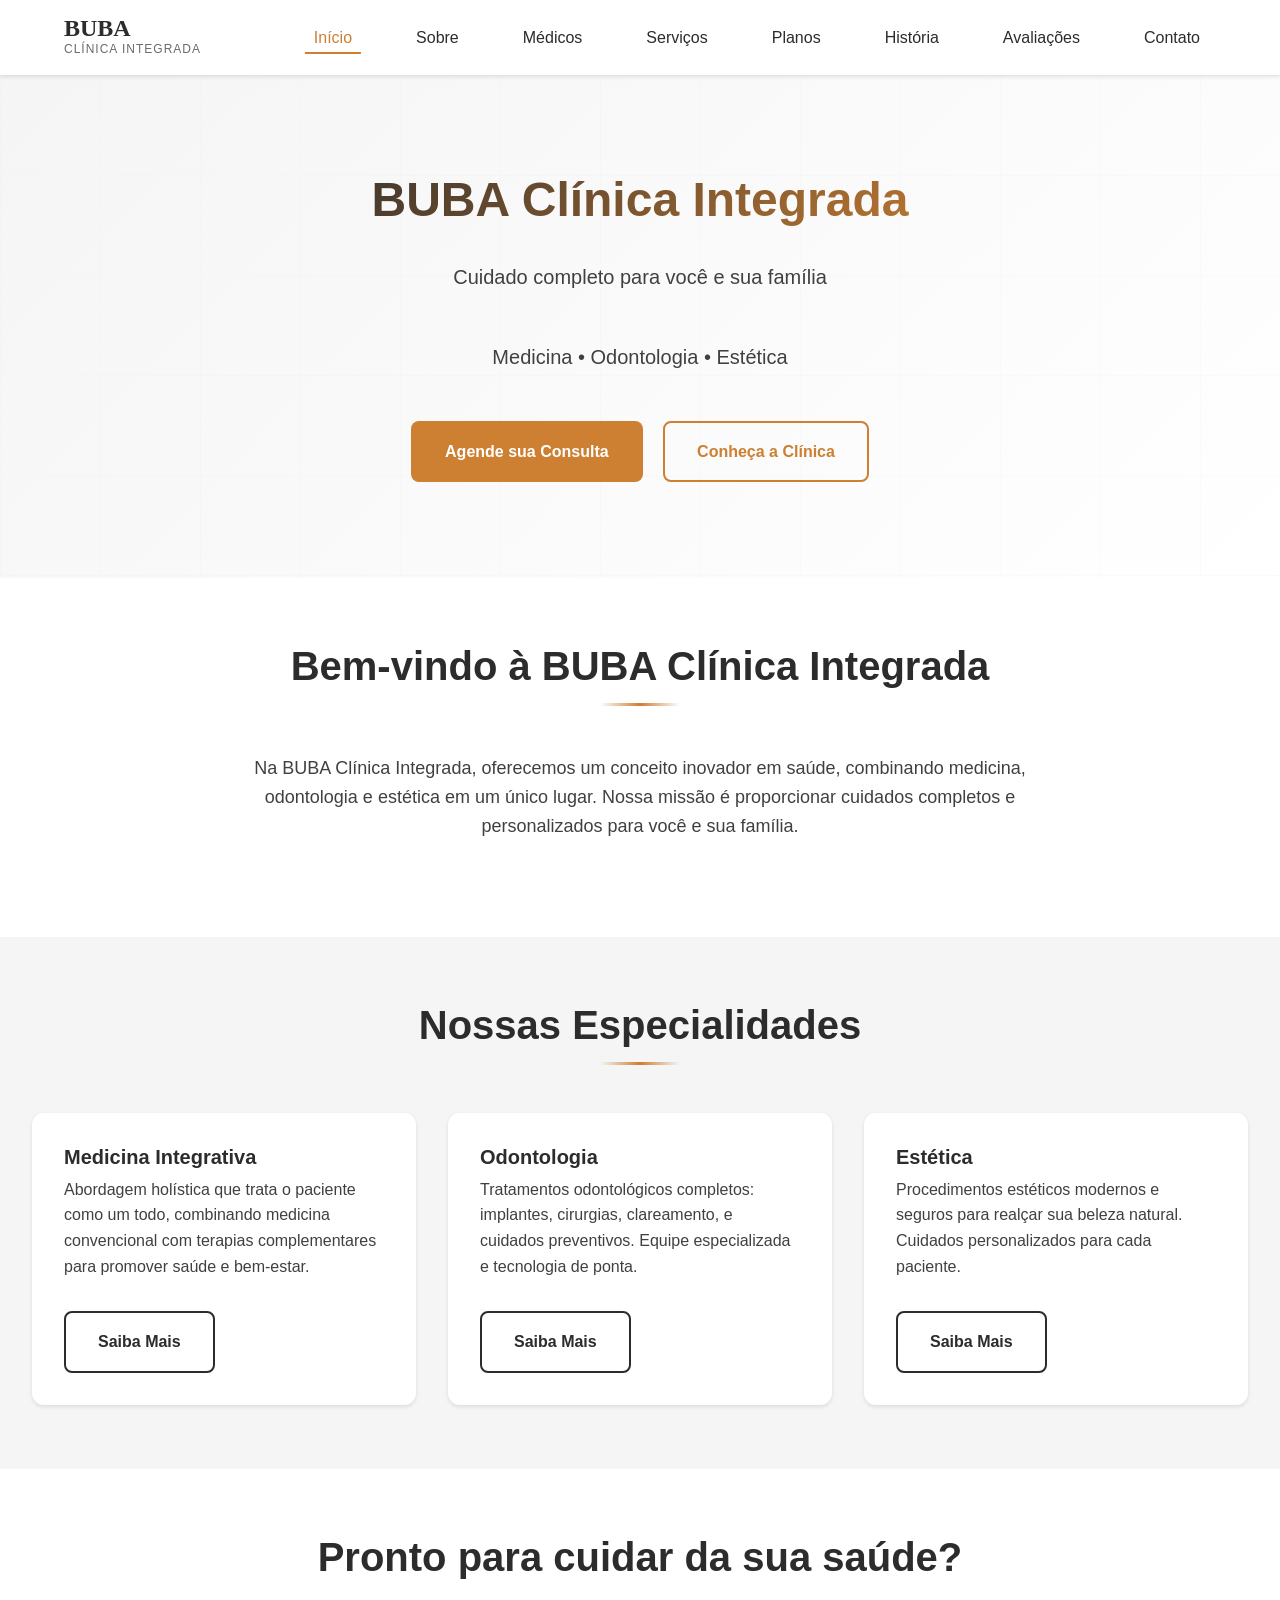
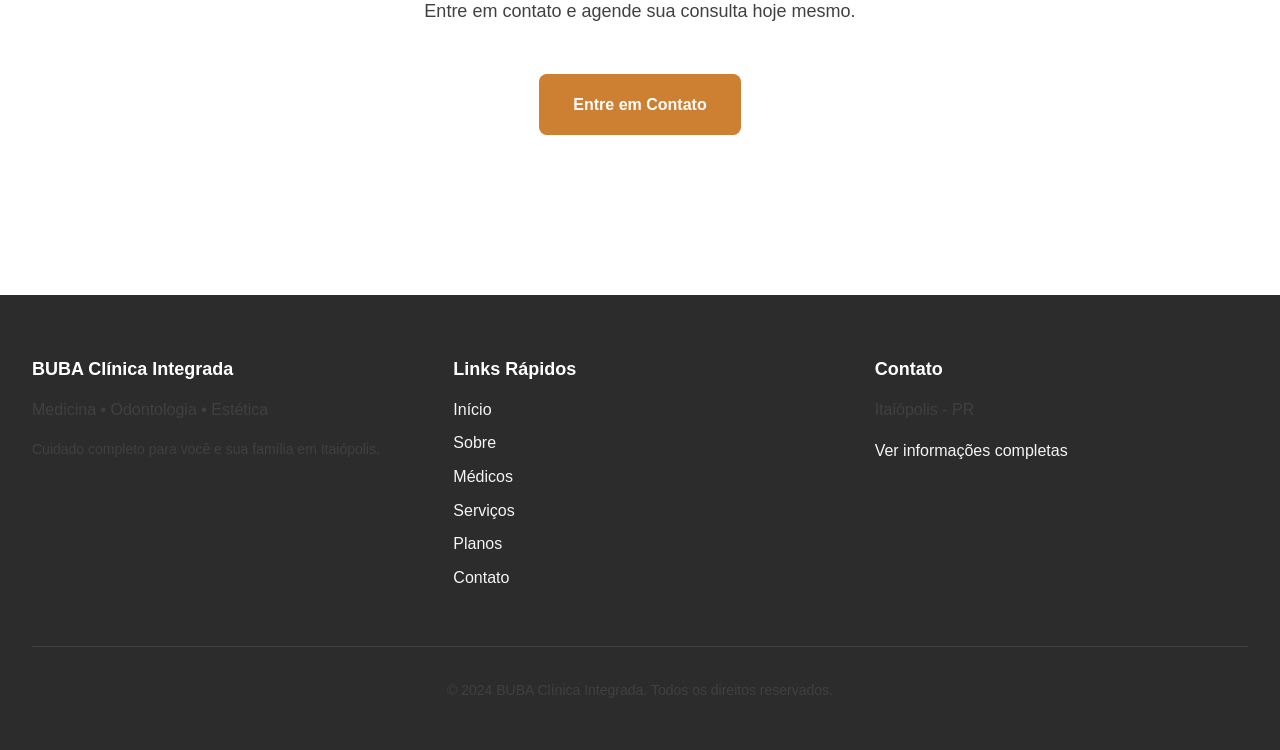
==== index.html @ b8921892 "first commit" ====
<!DOCTYPE html>
<html lang="pt-BR">
<head>
    <meta charset="UTF-8">
    <meta name="viewport" content="width=device-width, initial-scale=1.0">
    <meta name="description" content="BUBA Clínica Integrada - Medicina, Odontologia e Estética em Itaiópolis. Cuidado completo para você e sua família.">
    <meta name="keywords" content="clínica médica, odontologia, estética, Itaiópolis, medicina integrativa, implantes dentários">
    <title>BUBA Clínica Integrada - Início</title>
    
    <!-- CSS -->
    <link rel="stylesheet" href="css/style.css">
    <link rel="stylesheet" href="css/components.css">
    <link rel="stylesheet" href="css/responsive.css">
</head>
<body>
    <!-- Header -->
    <header class="header">
        <div class="container">
            <div class="header-content">
                <a href="index.html" class="logo">
                    <img src="images/logo/logo.png" alt="BUBA Clínica Integrada" onerror="this.style.display='none'">
                    <div class="logo-text">
                        <span class="logo-name">BUBA</span>
                        <span class="logo-tagline">Clínica Integrada</span>
                    </div>
                </a>
                
                <nav class="nav">
                    <ul class="nav-links">
                        <li><a href="index.html" class="active">Início</a></li>
                        <li><a href="sobre.html">Sobre</a></li>
                        <li><a href="medicos.html">Médicos</a></li>
                        <li><a href="servicos.html">Serviços</a></li>
                        <li><a href="planos.html">Planos</a></li>
                        <li><a href="historia.html">História</a></li>
                        <li><a href="avaliacoes.html">Avaliações</a></li>
                        <li><a href="contato.html">Contato</a></li>
                    </ul>
                    <button class="menu-toggle" aria-label="Menu">☰</button>
                </nav>
            </div>
        </div>
    </header>

    <!-- Hero Section -->
    <section class="hero">
        <div class="container">
            <div class="hero-content fade-in">
                <h1>BUBA Clínica Integrada</h1>
                <p>Cuidado completo para você e sua família</p>
                <p>Medicina • Odontologia • Estética</p>
                <div style="margin-top: var(--spacing-lg);">
                    <a href="contato.html" class="btn btn-primary">Agende sua Consulta</a>
                    <a href="sobre.html" class="btn btn-secondary" style="margin-left: var(--spacing-sm);">Conheça a Clínica</a>
                </div>
            </div>
        </div>
    </section>

    <!-- Seção de Apresentação -->
    <section class="section">
        <div class="container">
            <h2 class="section-title fade-in">Bem-vindo à BUBA Clínica Integrada</h2>
            <div style="max-width: 800px; margin: 0 auto; text-align: center;">
                <p class="fade-in" style="font-size: var(--font-size-lg); margin-bottom: var(--spacing-md);">
                    Na BUBA Clínica Integrada, oferecemos um conceito inovador em saúde, 
                    combinando medicina, odontologia e estética em um único lugar. 
                    Nossa missão é proporcionar cuidados completos e personalizados 
                    para você e sua família.
                </p>
            </div>
        </div>
    </section>

    <!-- Cards de Seções -->
    <section class="section" style="background-color: var(--color-bg-secondary);">
        <div class="container">
            <h2 class="section-title fade-in">Nossas Especialidades</h2>
            <div class="cards-grid">
                <div class="card fade-in">
                    <h3 class="card-title">Medicina Integrativa</h3>
                    <p class="card-text">
                        Abordagem holística que trata o paciente como um todo, 
                        combinando medicina convencional com terapias complementares 
                        para promover saúde e bem-estar.
                    </p>
                    <a href="servicos.html" class="btn btn-outline" style="margin-top: var(--spacing-sm);">Saiba Mais</a>
                </div>
                
                <div class="card fade-in">
                    <h3 class="card-title">Odontologia</h3>
                    <p class="card-text">
                        Tratamentos odontológicos completos: implantes, cirurgias, 
                        clareamento, e cuidados preventivos. Equipe especializada 
                        e tecnologia de ponta.
                    </p>
                    <a href="servicos.html" class="btn btn-outline" style="margin-top: var(--spacing-sm);">Saiba Mais</a>
                </div>
                
                <div class="card fade-in">
                    <h3 class="card-title">Estética</h3>
                    <p class="card-text">
                        Procedimentos estéticos modernos e seguros para realçar 
                        sua beleza natural. Cuidados personalizados para cada paciente.
                    </p>
                    <a href="servicos.html" class="btn btn-outline" style="margin-top: var(--spacing-sm);">Saiba Mais</a>
                </div>
            </div>
        </div>
    </section>

    <!-- Call to Action -->
    <section class="section">
        <div class="container">
            <div class="text-center fade-in">
                <h2>Pronto para cuidar da sua saúde?</h2>
                <p style="font-size: var(--font-size-lg); margin-bottom: var(--spacing-lg);">
                    Entre em contato e agende sua consulta hoje mesmo.
                </p>
                <a href="contato.html" class="btn btn-primary">Entre em Contato</a>
            </div>
        </div>
    </section>

    <!-- Footer -->
    <footer class="footer">
        <div class="container">
            <div class="footer-content">
                <div class="footer-section">
                    <h4>BUBA Clínica Integrada</h4>
                    <p>Medicina • Odontologia • Estética</p>
                    <p style="margin-top: var(--spacing-sm); font-size: var(--font-size-sm);">
                        Cuidado completo para você e sua família em Itaiópolis.
                    </p>
                </div>
                
                <div class="footer-section">
                    <h4>Links Rápidos</h4>
                    <ul>
                        <li><a href="index.html">Início</a></li>
                        <li><a href="sobre.html">Sobre</a></li>
                        <li><a href="medicos.html">Médicos</a></li>
                        <li><a href="servicos.html">Serviços</a></li>
                        <li><a href="planos.html">Planos</a></li>
                        <li><a href="contato.html">Contato</a></li>
                    </ul>
                </div>
                
                <div class="footer-section">
                    <h4>Contato</h4>
                    <p>Itaiópolis - PR</p>
                    <p style="margin-top: var(--spacing-xs);">
                        <a href="contato.html">Ver informações completas</a>
                    </p>
                </div>
            </div>
            
            <div class="footer-bottom">
                <p>&copy; 2024 BUBA Clínica Integrada. Todos os direitos reservados.</p>
            </div>
        </div>
    </footer>

    <!-- JavaScript -->
    <script src="js/main.js"></script>
</body>
</html>
---- css/style.css ----
/* ========================================
   BUBA Clínica Integrada - Estilos Base
   ======================================== */

/* Reset e Normalização */
* {
    margin: 0;
    padding: 0;
    box-sizing: border-box;
}

html {
    scroll-behavior: smooth;
}

body {
    font-family: 'Montserrat', 'Open Sans', sans-serif;
    font-size: 16px;
    line-height: 1.6;
    color: var(--color-text-primary);
    background-color: var(--color-bg-primary);
    overflow-x: hidden;
}

/* ========================================
   Variáveis CSS - Identidade Visual
   ======================================== */

:root {
    /* Cores Primárias - Identidade Visual */
    --color-primary: #CD7F32; /* Bronze/Dourado */
    --color-primary-dark: #B8860B; /* Dourado mais escuro */
    --color-primary-light: #E6B84C; /* Dourado mais claro */
    
    /* Cores Secundárias */
    --color-secondary: #2C2C2C; /* Cinza Escuro/Grafite */
    --color-secondary-dark: #1a1a1a;
    --color-secondary-light: #404040;
    
    /* Cores Neutras */
    --color-bg-primary: #FFFFFF;
    --color-bg-secondary: #F5F5F5;
    --color-bg-tertiary: #E8E8E8;
    --color-text-primary: #2C2C2C;
    --color-text-secondary: #404040;
    --color-text-light: #6B6B6B;
    
    /* Cores de Apoio */
    --color-accent-blue: #4A90A4;
    --color-accent-pink: #F5A9B8;
    --color-accent-green: #87A96B;
    
    /* Espaçamentos */
    --spacing-xs: 0.5rem;
    --spacing-sm: 1rem;
    --spacing-md: 2rem;
    --spacing-lg: 3rem;
    --spacing-xl: 4rem;
    --spacing-xxl: 6rem;
    
    /* Tipografia */
    --font-logo: 'Playfair Display', 'Cormorant Garamond', serif;
    --font-heading: 'Montserrat', 'Poppins', sans-serif;
    --font-body: 'Montserrat', 'Open Sans', sans-serif;
    
    /* Tamanhos de Fonte */
    --font-size-xs: 0.75rem;
    --font-size-sm: 0.875rem;
    --font-size-base: 1rem;
    --font-size-lg: 1.125rem;
    --font-size-xl: 1.25rem;
    --font-size-2xl: 1.5rem;
    --font-size-3xl: 2rem;
    --font-size-4xl: 2.5rem;
    --font-size-5xl: 3rem;
    
    /* Sombras */
    --shadow-sm: 0 2px 4px rgba(0, 0, 0, 0.1);
    --shadow-md: 0 4px 6px rgba(0, 0, 0, 0.1);
    --shadow-lg: 0 10px 15px rgba(0, 0, 0, 0.1);
    --shadow-xl: 0 20px 25px rgba(0, 0, 0, 0.15);
    
    /* Transições */
    --transition-fast: 0.2s ease;
    --transition-normal: 0.3s ease;
    --transition-slow: 0.5s ease;
    
    /* Bordas */
    --border-radius-sm: 4px;
    --border-radius-md: 8px;
    --border-radius-lg: 12px;
    --border-radius-xl: 16px;
}

/* ========================================
   Tipografia
   ======================================== */

h1, h2, h3, h4, h5, h6 {
    font-family: var(--font-heading);
    font-weight: 700;
    line-height: 1.2;
    color: var(--color-text-primary);
    margin-bottom: var(--spacing-sm);
}

h1 {
    font-size: var(--font-size-5xl);
}

h2 {
    font-size: var(--font-size-4xl);
}

h3 {
    font-size: var(--font-size-3xl);
}

h4 {
    font-size: var(--font-size-2xl);
}

h5 {
    font-size: var(--font-size-xl);
}

h6 {
    font-size: var(--font-size-lg);
}

p {
    margin-bottom: var(--spacing-sm);
    color: var(--color-text-secondary);
}

a {
    color: var(--color-primary);
    text-decoration: none;
    transition: color var(--transition-fast);
}

a:hover {
    color: var(--color-primary-dark);
}

/* ========================================
   Containers e Layout
   ======================================== */

.container {
    width: 100%;
    max-width: 1200px;
    margin: 0 auto;
    padding: 0 var(--spacing-md);
}

.section {
    padding: var(--spacing-xl) 0;
}

.section-title {
    text-align: center;
    margin-bottom: var(--spacing-lg);
    position: relative;
    padding-bottom: var(--spacing-sm);
}

.section-title::after {
    content: '';
    position: absolute;
    bottom: 0;
    left: 50%;
    transform: translateX(-50%);
    width: 80px;
    height: 3px;
    background: linear-gradient(90deg, transparent, var(--color-primary), transparent);
}

/* ========================================
   Utilitários
   ======================================== */

.text-center {
    text-align: center;
}

.text-primary {
    color: var(--color-primary);
}

.mt-1 { margin-top: var(--spacing-sm); }
.mt-2 { margin-top: var(--spacing-md); }
.mt-3 { margin-top: var(--spacing-lg); }
.mb-1 { margin-bottom: var(--spacing-sm); }
.mb-2 { margin-bottom: var(--spacing-md); }
.mb-3 { margin-bottom: var(--spacing-lg); }

/* Animações */
.fade-in {
    opacity: 0;
    transform: translateY(20px);
    transition: opacity var(--transition-slow), transform var(--transition-slow);
}

.fade-in.visible {
    opacity: 1;
    transform: translateY(0);
}

/* ========================================
   Importação de Fontes Google
   ======================================== */

@import url('https://fonts.googleapis.com/css2?family=Playfair+Display:wght@400;700&family=Montserrat:wght@300;400;500;600;700&display=swap');
---- css/components.css ----
/* ========================================
   Componentes Reutilizáveis
   ======================================== */

/* Header e Navegação */
.header {
    background-color: var(--color-bg-primary);
    box-shadow: var(--shadow-sm);
    position: sticky;
    top: 0;
    z-index: 1000;
    transition: box-shadow var(--transition-normal);
}

.header.scrolled {
    box-shadow: var(--shadow-md);
}

.header-content {
    display: flex;
    justify-content: space-between;
    align-items: center;
    padding: var(--spacing-sm) var(--spacing-md);
}

.logo {
    display: flex;
    align-items: center;
    gap: var(--spacing-sm);
    text-decoration: none;
    color: var(--color-text-primary);
}

.logo img {
    height: 50px;
    width: auto;
}

.logo-text {
    display: flex;
    flex-direction: column;
}

.logo-text .logo-name {
    font-family: var(--font-logo);
    font-size: var(--font-size-2xl);
    font-weight: 700;
    color: var(--color-secondary);
    line-height: 1;
}

.logo-text .logo-tagline {
    font-size: var(--font-size-xs);
    color: var(--color-text-light);
    text-transform: uppercase;
    letter-spacing: 1px;
}

.nav {
    display: flex;
    gap: var(--spacing-md);
    align-items: center;
}

.nav-links {
    display: flex;
    list-style: none;
    gap: var(--spacing-md);
    align-items: center;
}

.nav-links a {
    color: var(--color-text-primary);
    font-weight: 500;
    padding: var(--spacing-xs) var(--spacing-sm);
    transition: color var(--transition-fast);
    position: relative;
}

.nav-links a::after {
    content: '';
    position: absolute;
    bottom: 0;
    left: 50%;
    transform: translateX(-50%) scaleX(0);
    width: 80%;
    height: 2px;
    background-color: var(--color-primary);
    transition: transform var(--transition-fast);
}

.nav-links a:hover,
.nav-links a.active {
    color: var(--color-primary);
}

.nav-links a:hover::after,
.nav-links a.active::after {
    transform: translateX(-50%) scaleX(1);
}

.menu-toggle {
    display: none;
    background: none;
    border: none;
    font-size: var(--font-size-2xl);
    color: var(--color-text-primary);
    cursor: pointer;
    padding: var(--spacing-xs);
}

/* Hero Section */
.hero {
    background: linear-gradient(135deg, var(--color-bg-secondary) 0%, var(--color-bg-primary) 100%);
    padding: var(--spacing-xxl) 0;
    position: relative;
    overflow: hidden;
}

.hero::before {
    content: '';
    position: absolute;
    top: 0;
    left: 0;
    right: 0;
    bottom: 0;
    background: url('data:image/svg+xml,<svg width="100" height="100" xmlns="http://www.w3.org/2000/svg"><defs><pattern id="grid" width="100" height="100" patternUnits="userSpaceOnUse"><path d="M 100 0 L 0 0 0 100" fill="none" stroke="%23E8E8E8" stroke-width="1"/></pattern></defs><rect width="100%" height="100%" fill="url(%23grid)"/></svg>');
    opacity: 0.3;
    z-index: 0;
}

.hero-content {
    position: relative;
    z-index: 1;
    text-align: center;
    max-width: 800px;
    margin: 0 auto;
}

.hero h1 {
    font-size: var(--font-size-5xl);
    margin-bottom: var(--spacing-md);
    background: linear-gradient(135deg, var(--color-secondary) 0%, var(--color-primary) 100%);
    -webkit-background-clip: text;
    -webkit-text-fill-color: transparent;
    background-clip: text;
}

.hero p {
    font-size: var(--font-size-xl);
    color: var(--color-text-secondary);
    margin-bottom: var(--spacing-lg);
}

/* Botões */
.btn {
    display: inline-block;
    padding: var(--spacing-sm) var(--spacing-md);
    border-radius: var(--border-radius-md);
    font-weight: 600;
    text-align: center;
    cursor: pointer;
    transition: all var(--transition-normal);
    border: 2px solid transparent;
    text-decoration: none;
}

.btn-primary {
    background-color: var(--color-primary);
    color: var(--color-bg-primary);
}

.btn-primary:hover {
    background-color: var(--color-primary-dark);
    transform: translateY(-2px);
    box-shadow: var(--shadow-md);
}

.btn-secondary {
    background-color: transparent;
    color: var(--color-primary);
    border-color: var(--color-primary);
}

.btn-secondary:hover {
    background-color: var(--color-primary);
    color: var(--color-bg-primary);
}

.btn-outline {
    background-color: transparent;
    color: var(--color-text-primary);
    border-color: var(--color-secondary);
}

.btn-outline:hover {
    background-color: var(--color-secondary);
    color: var(--color-bg-primary);
}

/* Cards */
.card {
    background-color: var(--color-bg-primary);
    border-radius: var(--border-radius-lg);
    padding: var(--spacing-md);
    box-shadow: var(--shadow-sm);
    transition: all var(--transition-normal);
    height: 100%;
}

.card:hover {
    box-shadow: var(--shadow-lg);
    transform: translateY(-5px);
}

.card-img {
    width: 100%;
    height: 200px;
    object-fit: cover;
    border-radius: var(--border-radius-md);
    margin-bottom: var(--spacing-sm);
}

.card-title {
    font-size: var(--font-size-xl);
    margin-bottom: var(--spacing-xs);
    color: var(--color-text-primary);
}

.card-text {
    color: var(--color-text-secondary);
    font-size: var(--font-size-base);
}

/* Grid de Cards */
.cards-grid {
    display: grid;
    grid-template-columns: repeat(auto-fit, minmax(280px, 1fr));
    gap: var(--spacing-md);
    margin-top: var(--spacing-lg);
}

/* Doctor Card Específico */
.doctor-card {
    text-align: center;
    position: relative;
}

.doctor-card .card-img {
    width: 150px;
    height: 150px;
    border-radius: 50%;
    object-fit: cover;
    margin: 0 auto var(--spacing-sm);
    border: 4px solid var(--color-primary);
}

.doctor-card .doctor-name {
    font-size: var(--font-size-xl);
    color: var(--color-text-primary);
    margin-bottom: var(--spacing-xs);
}

.doctor-card .doctor-specialty {
    color: var(--color-primary);
    font-weight: 600;
    margin-bottom: var(--spacing-xs);
}

.doctor-card .doctor-council {
    color: var(--color-text-light);
    font-size: var(--font-size-sm);
    margin-bottom: var(--spacing-sm);
}

/* Footer */
.footer {
    background-color: var(--color-secondary);
    color: var(--color-bg-primary);
    padding: var(--spacing-xl) 0 var(--spacing-md);
    margin-top: var(--spacing-xxl);
}

.footer-content {
    display: grid;
    grid-template-columns: repeat(auto-fit, minmax(250px, 1fr));
    gap: var(--spacing-lg);
    margin-bottom: var(--spacing-lg);
}

.footer-section h4 {
    color: var(--color-bg-primary);
    margin-bottom: var(--spacing-sm);
    font-size: var(--font-size-lg);
}

.footer-section ul {
    list-style: none;
}

.footer-section ul li {
    margin-bottom: var(--spacing-xs);
}

.footer-section a {
    color: var(--color-bg-secondary);
    transition: color var(--transition-fast);
}

.footer-section a:hover {
    color: var(--color-primary-light);
}

.footer-bottom {
    text-align: center;
    padding-top: var(--spacing-md);
    border-top: 1px solid rgba(255, 255, 255, 0.1);
    color: var(--color-bg-secondary);
    font-size: var(--font-size-sm);
}

/* Filtros */
.filters {
    display: flex;
    justify-content: center;
    gap: var(--spacing-sm);
    margin-bottom: var(--spacing-lg);
    flex-wrap: wrap;
}

.filter-btn {
    padding: var(--spacing-xs) var(--spacing-md);
    background-color: var(--color-bg-secondary);
    border: 2px solid transparent;
    border-radius: var(--border-radius-lg);
    cursor: pointer;
    transition: all var(--transition-fast);
    font-weight: 500;
}

.filter-btn:hover,
.filter-btn.active {
    background-color: var(--color-primary);
    color: var(--color-bg-primary);
    border-color: var(--color-primary);
}

/* Rating/Estrelas */
.rating {
    display: flex;
    gap: 4px;
    justify-content: center;
    margin-bottom: var(--spacing-sm);
}

.star {
    color: var(--color-primary);
    font-size: var(--font-size-lg);
}

.star.empty {
    color: var(--color-bg-tertiary);
}

/* Loading State */
.loading {
    text-align: center;
    padding: var(--spacing-xl);
    color: var(--color-text-light);
}

/* Map Container */
.map-container {
    width: 100%;
    height: 400px;
    border-radius: var(--border-radius-lg);
    overflow: hidden;
    box-shadow: var(--shadow-md);
    margin-top: var(--spacing-md);
}

.map-container iframe {
    width: 100%;
    height: 100%;
    border: none;
}
---- css/responsive.css ----
/* ========================================
   Media Queries - Responsividade
   ======================================== */

/* Tablets (768px e abaixo) */
@media (max-width: 768px) {
    :root {
        --font-size-5xl: 2.5rem;
        --font-size-4xl: 2rem;
        --font-size-3xl: 1.75rem;
    }
    
    .container {
        padding: 0 var(--spacing-sm);
    }
    
    .section {
        padding: var(--spacing-lg) 0;
    }
    
    .header-content {
        padding: var(--spacing-sm);
    }
    
    .logo img {
        height: 40px;
    }
    
    .logo-text .logo-name {
        font-size: var(--font-size-xl);
    }
    
    .nav-links {
        position: fixed;
        top: 70px;
        left: -100%;
        width: 100%;
        height: calc(100vh - 70px);
        background-color: var(--color-bg-primary);
        flex-direction: column;
        align-items: flex-start;
        padding: var(--spacing-lg);
        gap: var(--spacing-md);
        box-shadow: var(--shadow-lg);
        transition: left var(--transition-normal);
        z-index: 999;
    }
    
    .nav-links.active {
        left: 0;
    }
    
    .nav-links li {
        width: 100%;
    }
    
    .nav-links a {
        display: block;
        width: 100%;
        padding: var(--spacing-sm);
        border-bottom: 1px solid var(--color-bg-tertiary);
    }
    
    .menu-toggle {
        display: block;
    }
    
    .hero {
        padding: var(--spacing-xl) 0;
    }
    
    .hero h1 {
        font-size: var(--font-size-3xl);
    }
    
    .hero p {
        font-size: var(--font-size-lg);
    }
    
    .cards-grid {
        grid-template-columns: repeat(auto-fit, minmax(250px, 1fr));
        gap: var(--spacing-sm);
    }
    
    .footer-content {
        grid-template-columns: 1fr;
        gap: var(--spacing-md);
    }
    
    .filters {
        gap: var(--spacing-xs);
    }
    
    .filter-btn {
        font-size: var(--font-size-sm);
        padding: var(--spacing-xs) var(--spacing-sm);
    }
}

/* Mobile (480px e abaixo) */
@media (max-width: 480px) {
    :root {
        --font-size-5xl: 2rem;
        --font-size-4xl: 1.75rem;
        --font-size-3xl: 1.5rem;
        --spacing-xl: 2rem;
        --spacing-xxl: 3rem;
    }
    
    .hero h1 {
        font-size: var(--font-size-2xl);
    }
    
    .hero p {
        font-size: var(--font-size-base);
    }
    
    .btn {
        width: 100%;
        padding: var(--spacing-sm);
    }
    
    .cards-grid {
        grid-template-columns: 1fr;
    }
    
    .doctor-card .card-img {
        width: 120px;
        height: 120px;
    }
    
    .map-container {
        height: 300px;
    }
    
    .section-title {
        font-size: var(--font-size-2xl);
    }
}

/* Desktop Grande (1200px e acima) */
@media (min-width: 1200px) {
    .container {
        max-width: 1400px;
    }
}

/* Impressão */
@media print {
    .header,
    .footer,
    .btn,
    .menu-toggle {
        display: none;
    }
    
    body {
        font-size: 12pt;
        line-height: 1.5;
    }
    
    .section {
        page-break-inside: avoid;
    }
}
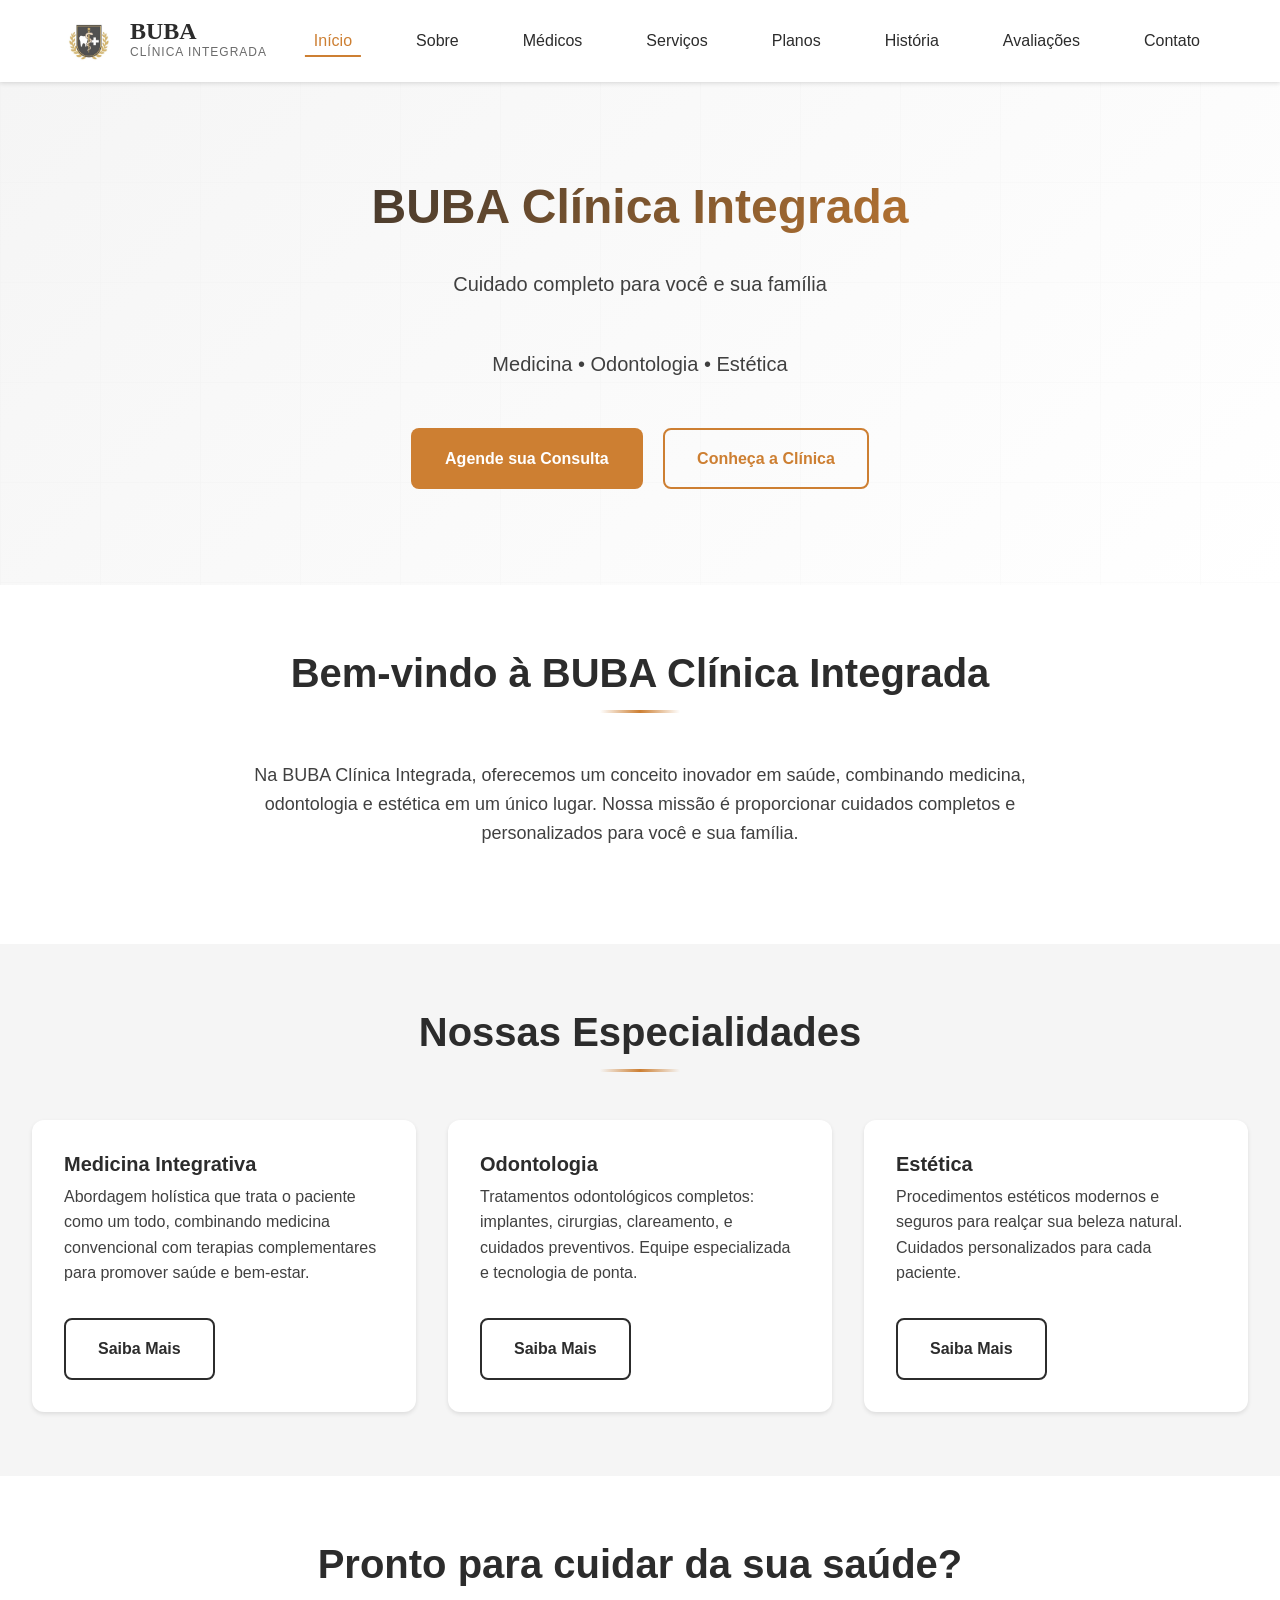
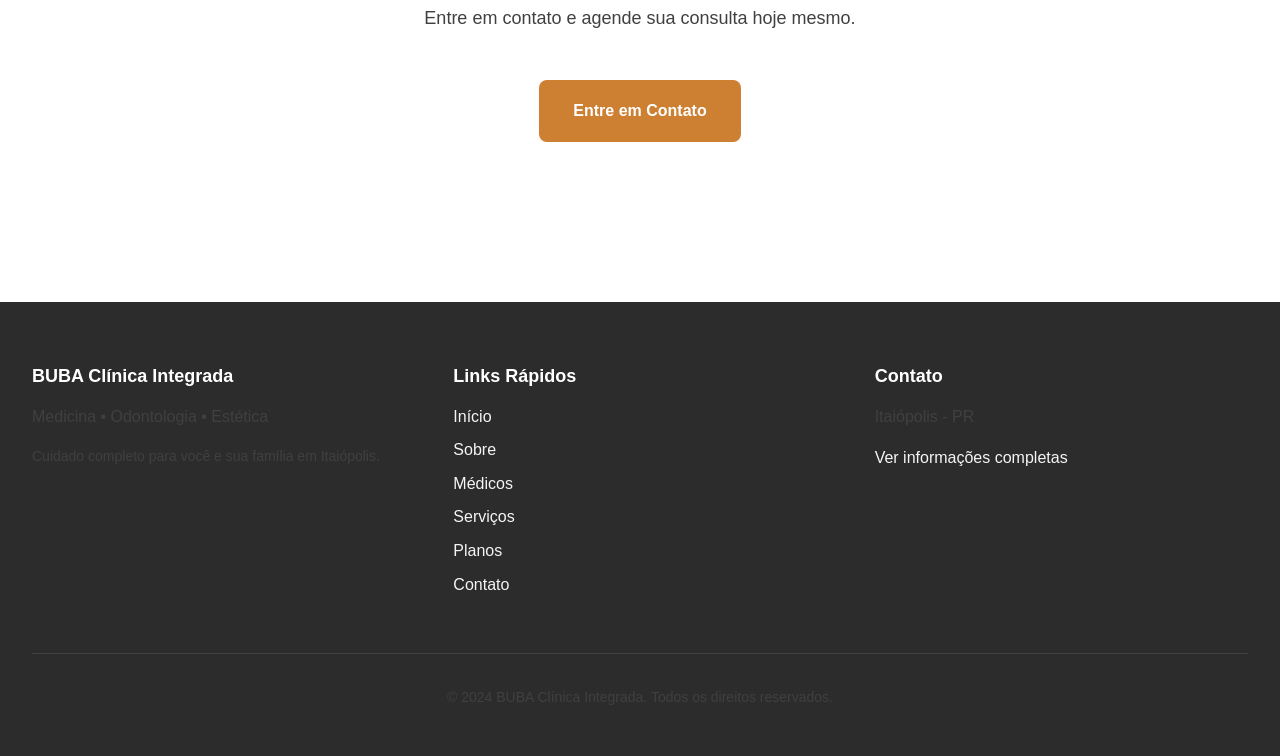
==== commit 3de0dabd: "added logo" ====
--- a/index.html
+++ b/index.html
@@ -18,7 +18,7 @@
         <div class="container">
             <div class="header-content">
                 <a href="index.html" class="logo">
-                    <img src="images/logo/logo.png" alt="BUBA Clínica Integrada" onerror="this.style.display='none'">
+                    <img src="images/logo/logo.jpeg" alt="BUBA Clínica Integrada" onerror="this.style.display='none'">
                     <div class="logo-text">
                         <span class="logo-name">BUBA</span>
                         <span class="logo-tagline">Clínica Integrada</span>
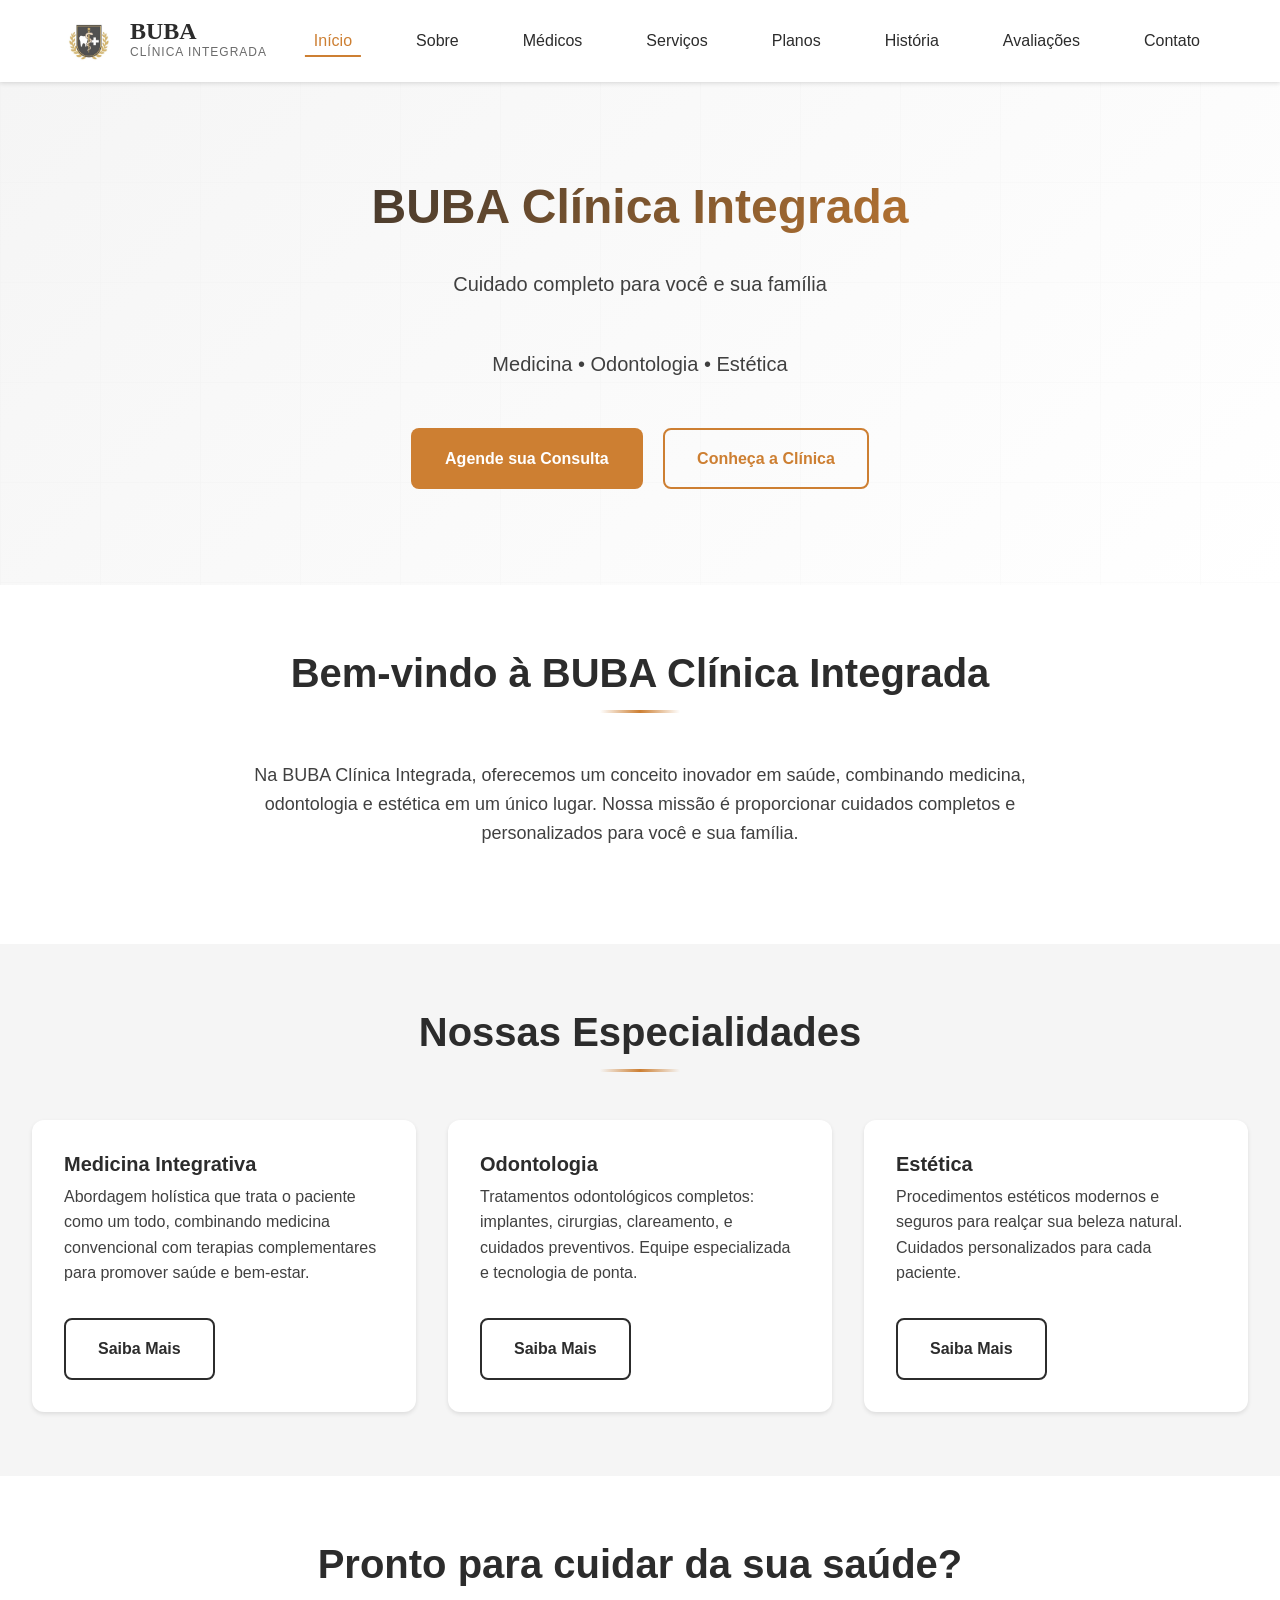
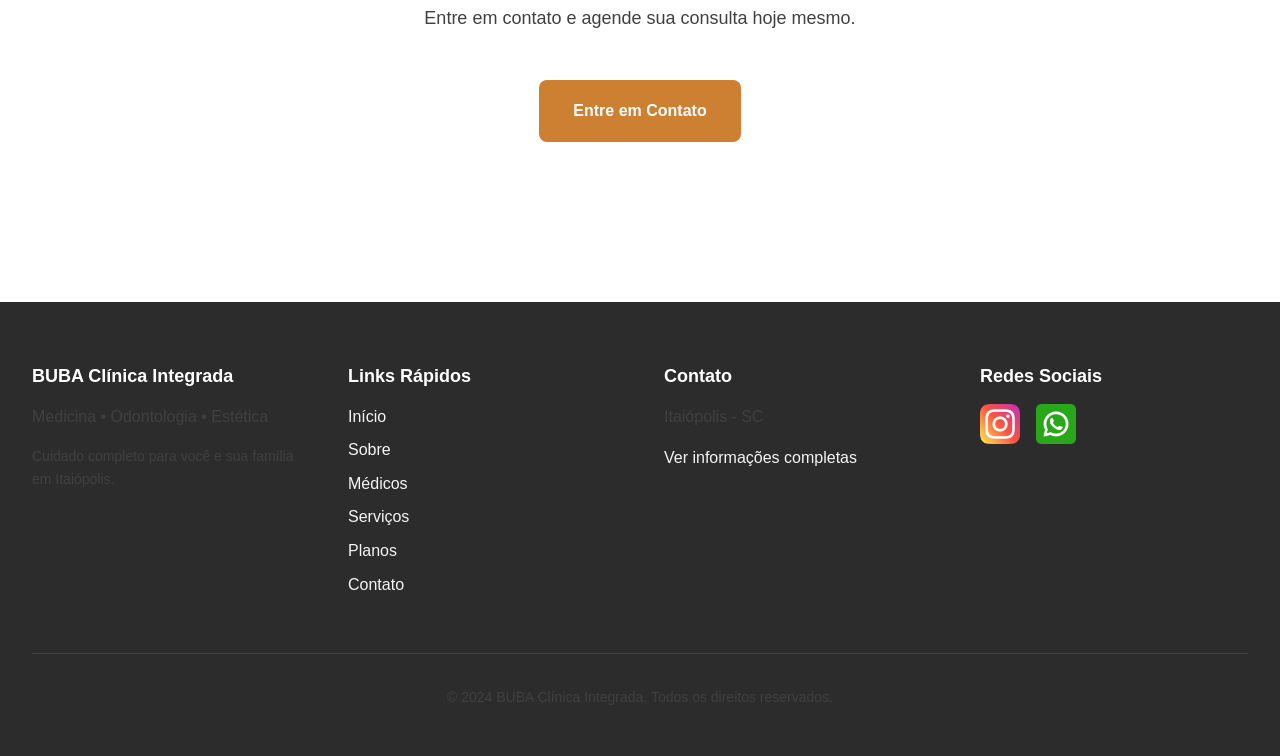
==== commit 1a87ec6f: "minor updates to image" ====
--- a/index.html
+++ b/index.html
@@ -6,6 +6,11 @@
     <meta name="description" content="BUBA Clínica Integrada - Medicina, Odontologia e Estética em Itaiópolis. Cuidado completo para você e sua família.">
     <meta name="keywords" content="clínica médica, odontologia, estética, Itaiópolis, medicina integrativa, implantes dentários">
     <title>BUBA Clínica Integrada - Início</title>
+    
+    <!-- Favicon -->
+    <link rel="icon" type="image/jpeg" href="images/logo/logo.jpeg">
+    <link rel="shortcut icon" type="image/jpeg" href="images/logo/logo.jpeg">
+    <link rel="apple-touch-icon" href="images/logo/logo.jpeg">
     
     <!-- CSS -->
     <link rel="stylesheet" href="css/style.css">
@@ -148,10 +153,30 @@
                 
                 <div class="footer-section">
                     <h4>Contato</h4>
-                    <p>Itaiópolis - PR</p>
+                    <p>Itaiópolis - SC</p>
                     <p style="margin-top: var(--spacing-xs);">
                         <a href="contato.html">Ver informações completas</a>
                     </p>
+                </div>
+                
+                <div class="footer-section">
+                    <h4>Redes Sociais</h4>
+                    <div style="display: flex; gap: var(--spacing-sm); margin-top: var(--spacing-sm);">
+                        <a href="https://www.instagram.com/bubaclinicaitaiopolis/" 
+                           target="_blank" 
+                           rel="noopener noreferrer" 
+                           style="display: inline-block; width: 40px; height: 40px; text-decoration: none;"
+                           aria-label="Instagram">
+                            <img src="images/icons/instagram.png" alt="Instagram" style="width: 40px; height: 40px; object-fit: contain;">
+                        </a>
+                        <a href="https://wa.me/5547999300027?text=Olá,%20gostaria%20de%20mais%20informações" 
+                           target="_blank" 
+                           rel="noopener noreferrer" 
+                           style="display: inline-block; width: 40px; height: 40px; text-decoration: none;"
+                           aria-label="WhatsApp">
+                            <img src="images/icons/whatsapp.png" alt="WhatsApp" style="width: 40px; height: 40px; object-fit: contain;">
+                        </a>
+                    </div>
                 </div>
             </div>
             
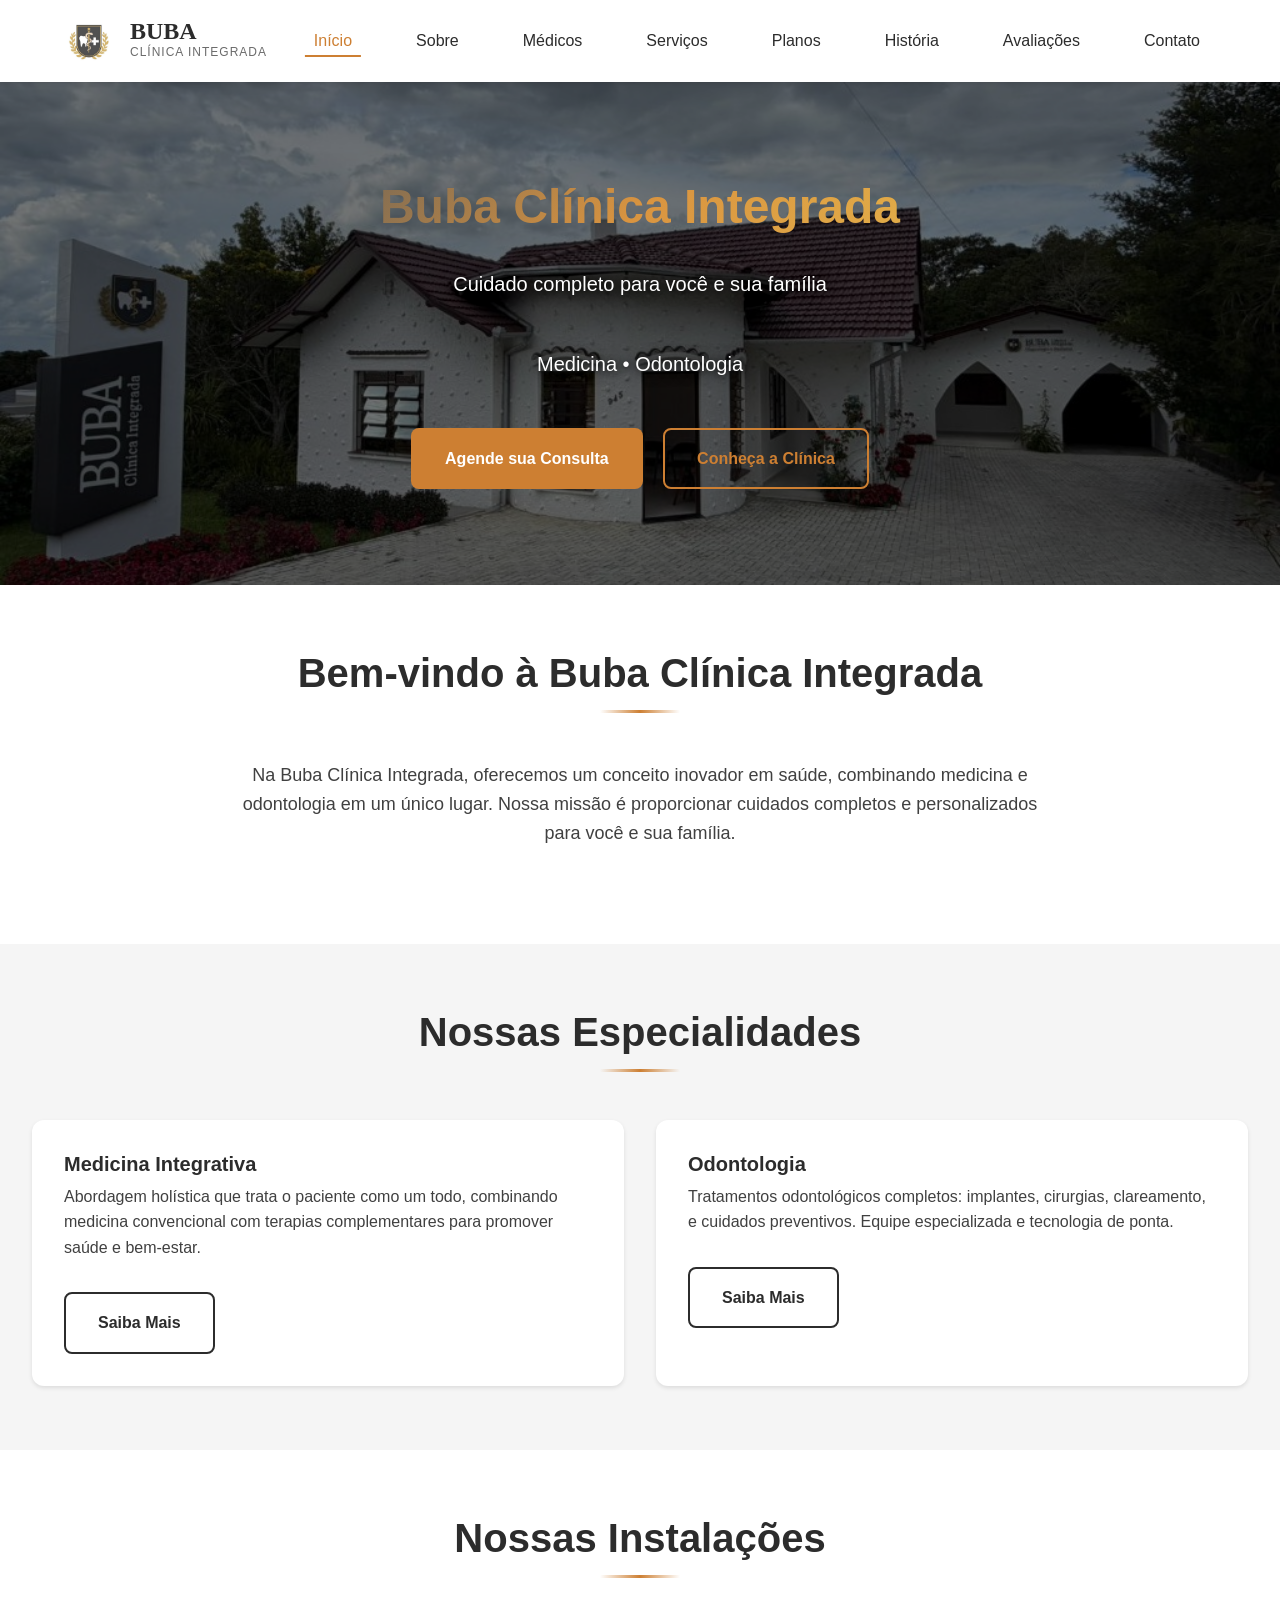
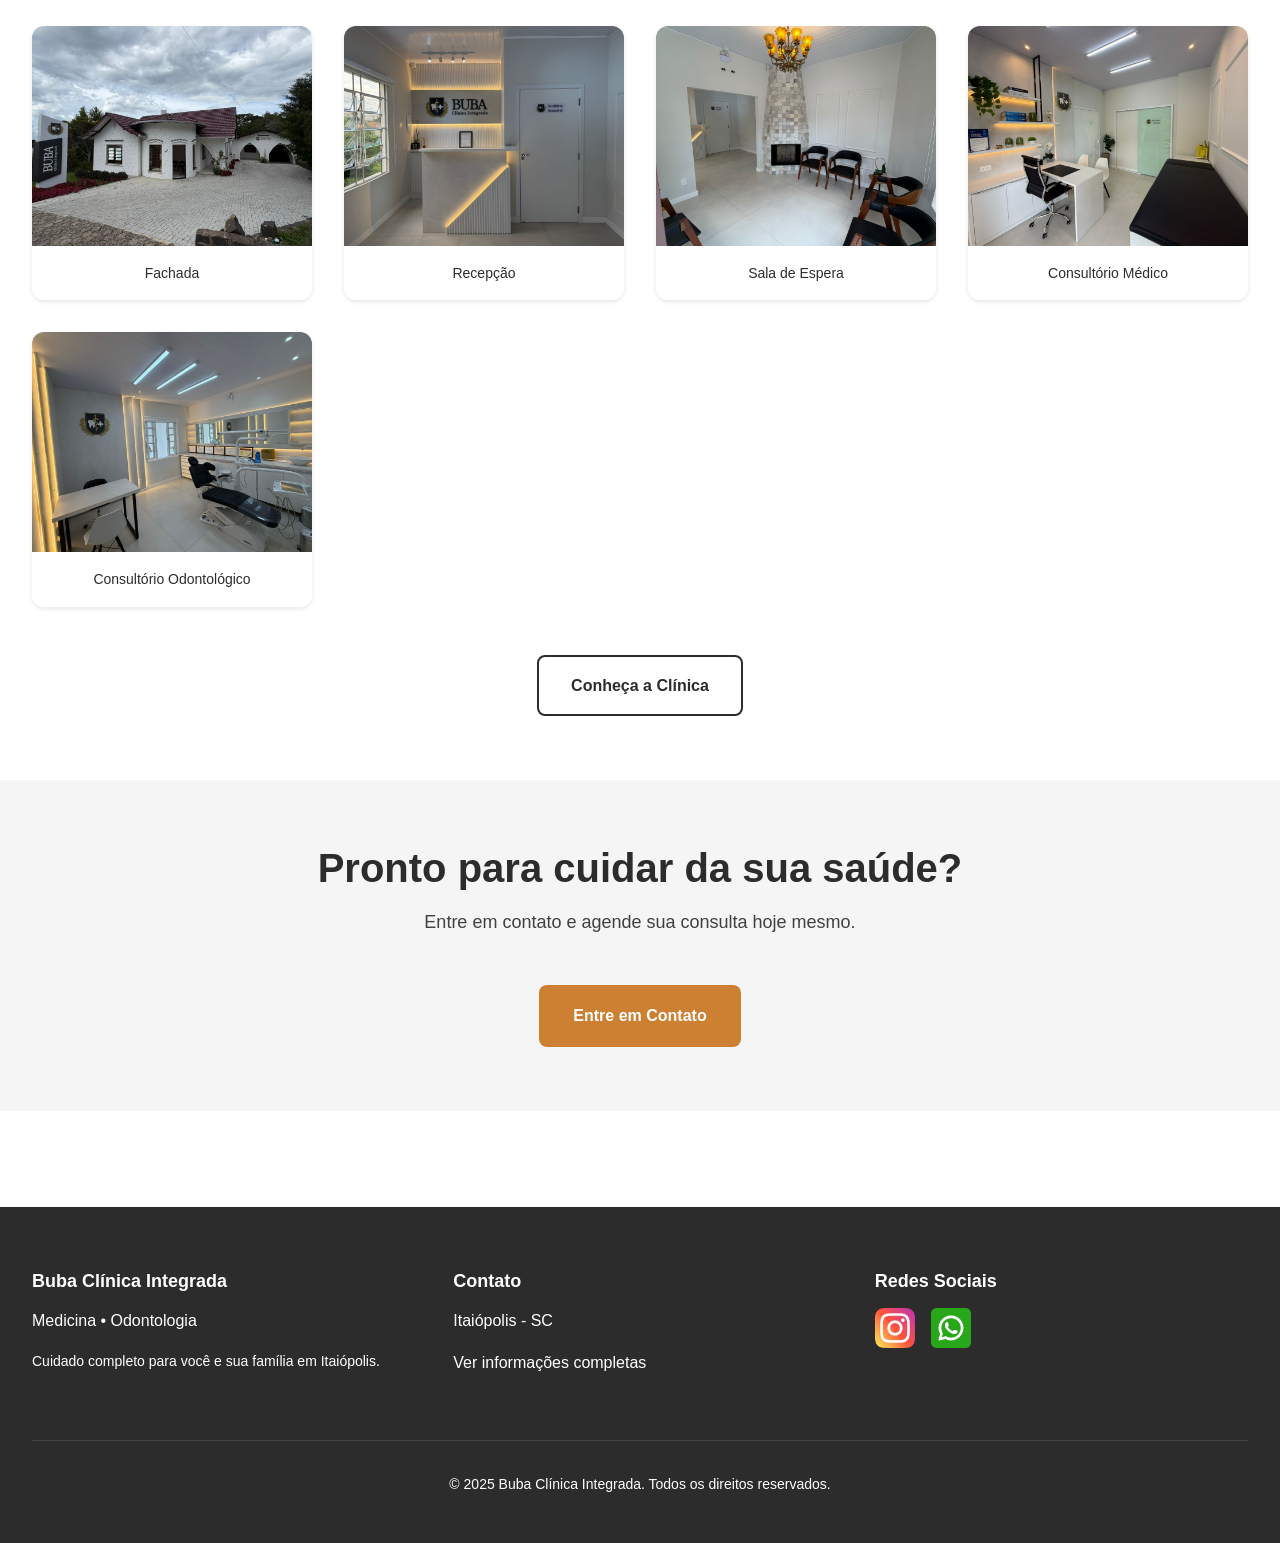
==== commit 2ee986db: "feat: adicionado fotos da clinica" ====
--- a/index.html
+++ b/index.html
@@ -3,9 +3,9 @@
 <head>
     <meta charset="UTF-8">
     <meta name="viewport" content="width=device-width, initial-scale=1.0">
-    <meta name="description" content="BUBA Clínica Integrada - Medicina, Odontologia e Estética em Itaiópolis. Cuidado completo para você e sua família.">
-    <meta name="keywords" content="clínica médica, odontologia, estética, Itaiópolis, medicina integrativa, implantes dentários">
-    <title>BUBA Clínica Integrada - Início</title>
+    <meta name="description" content="Buba Clínica Integrada - Medicina e Odontologia em Itaiópolis. Cuidado completo para você e sua família.">
+    <meta name="keywords" content="clínica médica, odontologia, Itaiópolis, medicina integrativa, implantes dentários">
+    <title>Buba Clínica Integrada - Início</title>
     
     <!-- Favicon -->
     <link rel="icon" type="image/jpeg" href="images/logo/logo.jpeg">
@@ -23,7 +23,7 @@
         <div class="container">
             <div class="header-content">
                 <a href="index.html" class="logo">
-                    <img src="images/logo/logo.jpeg" alt="BUBA Clínica Integrada" onerror="this.style.display='none'">
+                    <img src="images/logo/logo.jpeg" alt="Buba Clínica Integrada" onerror="this.style.display='none'">
                     <div class="logo-text">
                         <span class="logo-name">BUBA</span>
                         <span class="logo-tagline">Clínica Integrada</span>
@@ -48,12 +48,12 @@
     </header>
 
     <!-- Hero Section -->
-    <section class="hero">
+    <section class="hero hero-with-bg">
         <div class="container">
             <div class="hero-content fade-in">
-                <h1>BUBA Clínica Integrada</h1>
+                <h1>Buba Clínica Integrada</h1>
                 <p>Cuidado completo para você e sua família</p>
-                <p>Medicina • Odontologia • Estética</p>
+                <p>Medicina • Odontologia</p>
                 <div style="margin-top: var(--spacing-lg);">
                     <a href="contato.html" class="btn btn-primary">Agende sua Consulta</a>
                     <a href="sobre.html" class="btn btn-secondary" style="margin-left: var(--spacing-sm);">Conheça a Clínica</a>
@@ -65,11 +65,11 @@
     <!-- Seção de Apresentação -->
     <section class="section">
         <div class="container">
-            <h2 class="section-title fade-in">Bem-vindo à BUBA Clínica Integrada</h2>
+            <h2 class="section-title fade-in">Bem-vindo à Buba Clínica Integrada</h2>
             <div style="max-width: 800px; margin: 0 auto; text-align: center;">
                 <p class="fade-in" style="font-size: var(--font-size-lg); margin-bottom: var(--spacing-md);">
-                    Na BUBA Clínica Integrada, oferecemos um conceito inovador em saúde, 
-                    combinando medicina, odontologia e estética em um único lugar. 
+                    Na Buba Clínica Integrada, oferecemos um conceito inovador em saúde, 
+                    combinando medicina e odontologia em um único lugar. 
                     Nossa missão é proporcionar cuidados completos e personalizados 
                     para você e sua família.
                 </p>
@@ -101,21 +101,44 @@
                     </p>
                     <a href="servicos.html" class="btn btn-outline" style="margin-top: var(--spacing-sm);">Saiba Mais</a>
                 </div>
-                
-                <div class="card fade-in">
-                    <h3 class="card-title">Estética</h3>
-                    <p class="card-text">
-                        Procedimentos estéticos modernos e seguros para realçar 
-                        sua beleza natural. Cuidados personalizados para cada paciente.
-                    </p>
-                    <a href="servicos.html" class="btn btn-outline" style="margin-top: var(--spacing-sm);">Saiba Mais</a>
-                </div>
+            </div>
+        </div>
+    </section>
+
+    <!-- Nossas Instalações -->
+    <section class="section">
+        <div class="container">
+            <h2 class="section-title fade-in">Nossas Instalações</h2>
+            <div class="gallery-grid fade-in">
+                <div class="gallery-item">
+                    <img src="images/clinic/fachada.png" alt="Fachada da Buba Clínica Integrada">
+                    <div class="gallery-caption">Fachada</div>
+                </div>
+                <div class="gallery-item">
+                    <img src="images/clinic/recepcao.png" alt="Recepção da clínica">
+                    <div class="gallery-caption">Recepção</div>
+                </div>
+                <div class="gallery-item">
+                    <img src="images/clinic/sala-espera-1.png" alt="Sala de espera">
+                    <div class="gallery-caption">Sala de Espera</div>
+                </div>
+                <div class="gallery-item">
+                    <img src="images/clinic/consultorio-medico-1.png" alt="Consultório médico">
+                    <div class="gallery-caption">Consultório Médico</div>
+                </div>
+                <div class="gallery-item">
+                    <img src="images/clinic/consultorio-odontologico-2.png" alt="Consultório odontológico">
+                    <div class="gallery-caption">Consultório Odontológico</div>
+                </div>
+            </div>
+            <div class="text-center" style="margin-top: var(--spacing-lg);">
+                <a href="sobre.html" class="btn btn-outline">Conheça a Clínica</a>
             </div>
         </div>
     </section>
 
     <!-- Call to Action -->
-    <section class="section">
+    <section class="section" style="background-color: var(--color-bg-secondary);">
         <div class="container">
             <div class="text-center fade-in">
                 <h2>Pronto para cuidar da sua saúde?</h2>
@@ -132,23 +155,11 @@
         <div class="container">
             <div class="footer-content">
                 <div class="footer-section">
-                    <h4>BUBA Clínica Integrada</h4>
-                    <p>Medicina • Odontologia • Estética</p>
+                    <h4>Buba Clínica Integrada</h4>
+                    <p>Medicina • Odontologia</p>
                     <p style="margin-top: var(--spacing-sm); font-size: var(--font-size-sm);">
                         Cuidado completo para você e sua família em Itaiópolis.
                     </p>
-                </div>
-                
-                <div class="footer-section">
-                    <h4>Links Rápidos</h4>
-                    <ul>
-                        <li><a href="index.html">Início</a></li>
-                        <li><a href="sobre.html">Sobre</a></li>
-                        <li><a href="medicos.html">Médicos</a></li>
-                        <li><a href="servicos.html">Serviços</a></li>
-                        <li><a href="planos.html">Planos</a></li>
-                        <li><a href="contato.html">Contato</a></li>
-                    </ul>
                 </div>
                 
                 <div class="footer-section">
@@ -181,7 +192,7 @@
             </div>
             
             <div class="footer-bottom">
-                <p>&copy; 2024 BUBA Clínica Integrada. Todos os direitos reservados.</p>
+                <p>&copy; 2025 Buba Clínica Integrada. Todos os direitos reservados.</p>
             </div>
         </div>
     </footer>
--- a/css/style.css
+++ b/css/style.css
@@ -1,5 +1,5 @@
 /* ========================================
-   BUBA Clínica Integrada - Estilos Base
+   Buba Clínica Integrada - Estilos Base
    ======================================== */
 
 /* Reset e Normalização */
--- a/css/components.css
+++ b/css/components.css
@@ -129,6 +129,48 @@
     z-index: 0;
 }
 
+/* Hero com foto de fundo (apenas página inicial) */
+.hero-with-bg {
+    background-image: url('../images/clinic/fachada.png');
+    background-size: cover;
+    background-position: center;
+    background-repeat: no-repeat;
+}
+
+.hero-with-bg::before {
+    background: rgba(0, 0, 0, 0.55);
+    opacity: 1;
+}
+
+.hero-with-bg h1 {
+    background: linear-gradient(135deg, #5a5a5a 0%, #D99440 50%, var(--color-primary-light) 100%) !important;
+    -webkit-background-clip: text !important;
+    -webkit-text-fill-color: transparent !important;
+    background-clip: text !important;
+    text-shadow: none;
+}
+
+.hero-with-bg p {
+    color: #ffffff !important;
+    text-shadow: 0 1px 6px rgba(0, 0, 0, 0.8), 0 0 16px rgba(0, 0, 0, 0.5);
+}
+
+.hero-with-bg .btn-primary,
+.hero-with-bg .btn-primary:hover {
+    color: var(--color-bg-primary) !important;
+    -webkit-text-fill-color: var(--color-bg-primary) !important;
+}
+
+.hero-with-bg .btn-secondary {
+    color: var(--color-primary) !important;
+    -webkit-text-fill-color: var(--color-primary) !important;
+}
+
+.hero-with-bg .btn-secondary:hover {
+    color: var(--color-bg-primary) !important;
+    -webkit-text-fill-color: var(--color-bg-primary) !important;
+}
+
 .hero-content {
     position: relative;
     z-index: 1;
@@ -168,10 +210,13 @@
 .btn-primary {
     background-color: var(--color-primary);
     color: var(--color-bg-primary);
+    -webkit-text-fill-color: var(--color-bg-primary);
 }
 
 .btn-primary:hover {
     background-color: var(--color-primary-dark);
+    color: var(--color-bg-primary);
+    -webkit-text-fill-color: var(--color-bg-primary);
     transform: translateY(-2px);
     box-shadow: var(--shadow-md);
 }
@@ -179,23 +224,27 @@
 .btn-secondary {
     background-color: transparent;
     color: var(--color-primary);
+    -webkit-text-fill-color: var(--color-primary);
     border-color: var(--color-primary);
 }
 
 .btn-secondary:hover {
     background-color: var(--color-primary);
     color: var(--color-bg-primary);
+    -webkit-text-fill-color: var(--color-bg-primary);
 }
 
 .btn-outline {
     background-color: transparent;
     color: var(--color-text-primary);
+    -webkit-text-fill-color: var(--color-text-primary);
     border-color: var(--color-secondary);
 }
 
 .btn-outline:hover {
     background-color: var(--color-secondary);
     color: var(--color-bg-primary);
+    -webkit-text-fill-color: var(--color-bg-primary);
 }
 
 /* Cards */
@@ -276,7 +325,7 @@
 /* Footer */
 .footer {
     background-color: var(--color-secondary);
-    color: var(--color-bg-primary);
+    color: #FFFFFF;
     padding: var(--spacing-xl) 0 var(--spacing-md);
     margin-top: var(--spacing-xxl);
 }
@@ -289,11 +338,15 @@
 }
 
 .footer-section h4 {
-    color: var(--color-bg-primary);
+    color: #FFFFFF;
     margin-bottom: var(--spacing-sm);
     font-size: var(--font-size-lg);
 }
 
+.footer-section p {
+    color: #FFFFFF;
+}
+
 .footer-section ul {
     list-style: none;
 }
@@ -303,7 +356,7 @@
 }
 
 .footer-section a {
-    color: var(--color-bg-secondary);
+    color: #FFFFFF;
     transition: color var(--transition-fast);
 }
 
@@ -315,8 +368,12 @@
     text-align: center;
     padding-top: var(--spacing-md);
     border-top: 1px solid rgba(255, 255, 255, 0.1);
-    color: var(--color-bg-secondary);
+    color: #FFFFFF;
     font-size: var(--font-size-sm);
+}
+
+.footer-bottom p {
+    color: #FFFFFF;
 }
 
 /* Filtros */
@@ -336,12 +393,15 @@
     cursor: pointer;
     transition: all var(--transition-fast);
     font-weight: 500;
+    color: var(--color-text-primary);
+    -webkit-text-fill-color: var(--color-text-primary);
 }
 
 .filter-btn:hover,
 .filter-btn.active {
     background-color: var(--color-primary);
     color: var(--color-bg-primary);
+    -webkit-text-fill-color: var(--color-bg-primary);
     border-color: var(--color-primary);
 }
 
@@ -385,3 +445,260 @@
     border: none;
 }
 
+/* Localização - foto e mapa lado a lado (mesmas dimensões, incluindo legendas) */
+.location-grid {
+    display: grid;
+    grid-template-columns: 1fr 1fr;
+    gap: var(--spacing-xl);
+    align-items: stretch;
+}
+
+.location-grid .clinic-photo,
+.location-grid .map-container {
+    display: flex;
+    flex-direction: column;
+    max-width: none;
+    margin: 0;
+}
+
+.location-grid .clinic-photo img,
+.location-grid .map-container iframe {
+    flex: 1;
+    min-height: 300px;
+    min-width: 0;
+    width: 100%;
+}
+
+.location-grid .clinic-photo img {
+    object-fit: cover;
+}
+
+.location-grid .clinic-photo p,
+.location-grid .map-container > p {
+    flex-shrink: 0;
+    padding: var(--spacing-sm);
+    margin: 0;
+    min-height: 2.5em;
+    display: flex;
+    align-items: center;
+    justify-content: center;
+    text-align: center;
+}
+
+/* Desktop: dimensões fixas 485x450 */
+@media (min-width: 769px) {
+    .location-grid {
+        grid-template-columns: 485px 485px;
+        justify-content: center;
+    }
+    
+    .location-grid .clinic-photo,
+    .location-grid .map-container {
+        width: 485px;
+        height: 450px;
+        flex-shrink: 0;
+    }
+    
+    .location-grid .clinic-photo img,
+    .location-grid .map-container iframe {
+        flex: 1;
+        min-height: 0;
+    }
+}
+
+/* ========================================
+   Galeria de Fotos da Clínica
+   ======================================== */
+.gallery-grid {
+    display: grid;
+    grid-template-columns: repeat(auto-fit, minmax(280px, 1fr));
+    gap: var(--spacing-md);
+    margin-top: var(--spacing-lg);
+}
+
+.gallery-item {
+    position: relative;
+    border-radius: var(--border-radius-lg);
+    overflow: hidden;
+    box-shadow: var(--shadow-sm);
+    transition: all var(--transition-normal);
+}
+
+.gallery-item:hover {
+    box-shadow: var(--shadow-lg);
+}
+
+.gallery-item img {
+    width: 100%;
+    height: 220px;
+    object-fit: cover;
+    display: block;
+    transition: transform var(--transition-normal);
+}
+
+.gallery-item:hover img {
+    transform: scale(1.05);
+}
+
+.gallery-caption {
+    padding: var(--spacing-sm) var(--spacing-md);
+    background-color: var(--color-bg-primary);
+    font-size: var(--font-size-sm);
+    font-weight: 500;
+    color: var(--color-text-primary);
+    text-align: center;
+}
+
+/* Mini-galeria dentro de seções (ex: serviços por área) */
+.facility-gallery {
+    display: grid;
+    grid-template-columns: repeat(auto-fit, minmax(200px, 1fr));
+    gap: var(--spacing-sm);
+    margin-top: var(--spacing-md);
+}
+
+.facility-gallery .gallery-item img {
+    height: 160px;
+}
+
+/* Foto única em destaque (ex: fachada no contato) */
+.clinic-photo {
+    width: 100%;
+    max-width: 800px;
+    margin: 0 auto var(--spacing-md);
+    border-radius: var(--border-radius-lg);
+    overflow: hidden;
+    box-shadow: var(--shadow-md);
+}
+
+.clinic-photo img {
+    width: 100%;
+    height: auto;
+    display: block;
+}
+
+/* Fotos clicáveis - cursor e feedback visual */
+.gallery-item,
+.clinic-photo,
+.facility-gallery .gallery-item {
+    cursor: pointer;
+}
+
+.doctor-card .card-img,
+#reviews-container .card .card-img {
+    cursor: pointer;
+}
+
+/* ========================================
+   Lightbox - Visualização de Fotos
+   ======================================== */
+.lightbox-overlay {
+    display: none;
+    position: fixed;
+    top: 0;
+    left: 0;
+    right: 0;
+    bottom: 0;
+    background-color: rgba(0, 0, 0, 0.9);
+    z-index: 10000;
+    justify-content: center;
+    align-items: center;
+    padding: var(--spacing-md);
+    cursor: pointer;
+}
+
+.lightbox-overlay.active {
+    display: flex;
+}
+
+.lightbox-content {
+    max-width: 95vw;
+    max-height: 95vh;
+    position: relative;
+    cursor: default;
+}
+
+.lightbox-content img {
+    max-width: 100%;
+    max-height: 95vh;
+    width: auto;
+    height: auto;
+    object-fit: contain;
+    border-radius: var(--border-radius-md);
+    box-shadow: var(--shadow-lg);
+}
+
+.lightbox-caption {
+    color: var(--color-bg-primary);
+    text-align: center;
+    margin-top: var(--spacing-sm);
+    font-size: var(--font-size-base);
+}
+
+.lightbox-close {
+    position: absolute;
+    top: -40px;
+    right: 0;
+    background: none;
+    border: none;
+    color: var(--color-bg-primary);
+    font-size: 2rem;
+    cursor: pointer;
+    padding: var(--spacing-xs);
+    line-height: 1;
+}
+
+.lightbox-close:hover {
+    color: var(--color-primary-light);
+}
+
+.lightbox-prev,
+.lightbox-next {
+    position: fixed;
+    top: 50%;
+    transform: translateY(-50%);
+    background: rgba(255, 255, 255, 0.1);
+    border: 2px solid rgba(255, 255, 255, 0.3);
+    color: var(--color-bg-primary);
+    width: 50px;
+    height: 50px;
+    display: flex;
+    align-items: center;
+    justify-content: center;
+    cursor: pointer;
+    padding: 0;
+    border-radius: 50%;
+    transition: all var(--transition-fast);
+    z-index: 10001;
+    line-height: 1;
+    text-align: center;
+}
+
+.lightbox-prev svg,
+.lightbox-next svg {
+    width: 24px;
+    height: 24px;
+    display: block;
+}
+
+.lightbox-prev {
+    left: var(--spacing-md);
+}
+
+.lightbox-next {
+    right: var(--spacing-md);
+}
+
+.lightbox-prev:hover,
+.lightbox-next:hover {
+    background: rgba(255, 255, 255, 0.2);
+    border-color: var(--color-primary);
+    color: var(--color-primary-light);
+}
+
+.lightbox-prev.hidden,
+.lightbox-next.hidden {
+    opacity: 0.3;
+    pointer-events: none;
+}
+
--- a/css/responsive.css
+++ b/css/responsive.css
@@ -80,6 +80,19 @@
     .cards-grid {
         grid-template-columns: repeat(auto-fit, minmax(250px, 1fr));
         gap: var(--spacing-sm);
+    }
+
+    .gallery-grid {
+        grid-template-columns: repeat(auto-fit, minmax(250px, 1fr));
+        gap: var(--spacing-sm);
+    }
+
+    .facility-gallery {
+        grid-template-columns: repeat(auto-fit, minmax(150px, 1fr));
+    }
+    
+    .location-grid {
+        grid-template-columns: 1fr;
     }
     
     .footer-content {
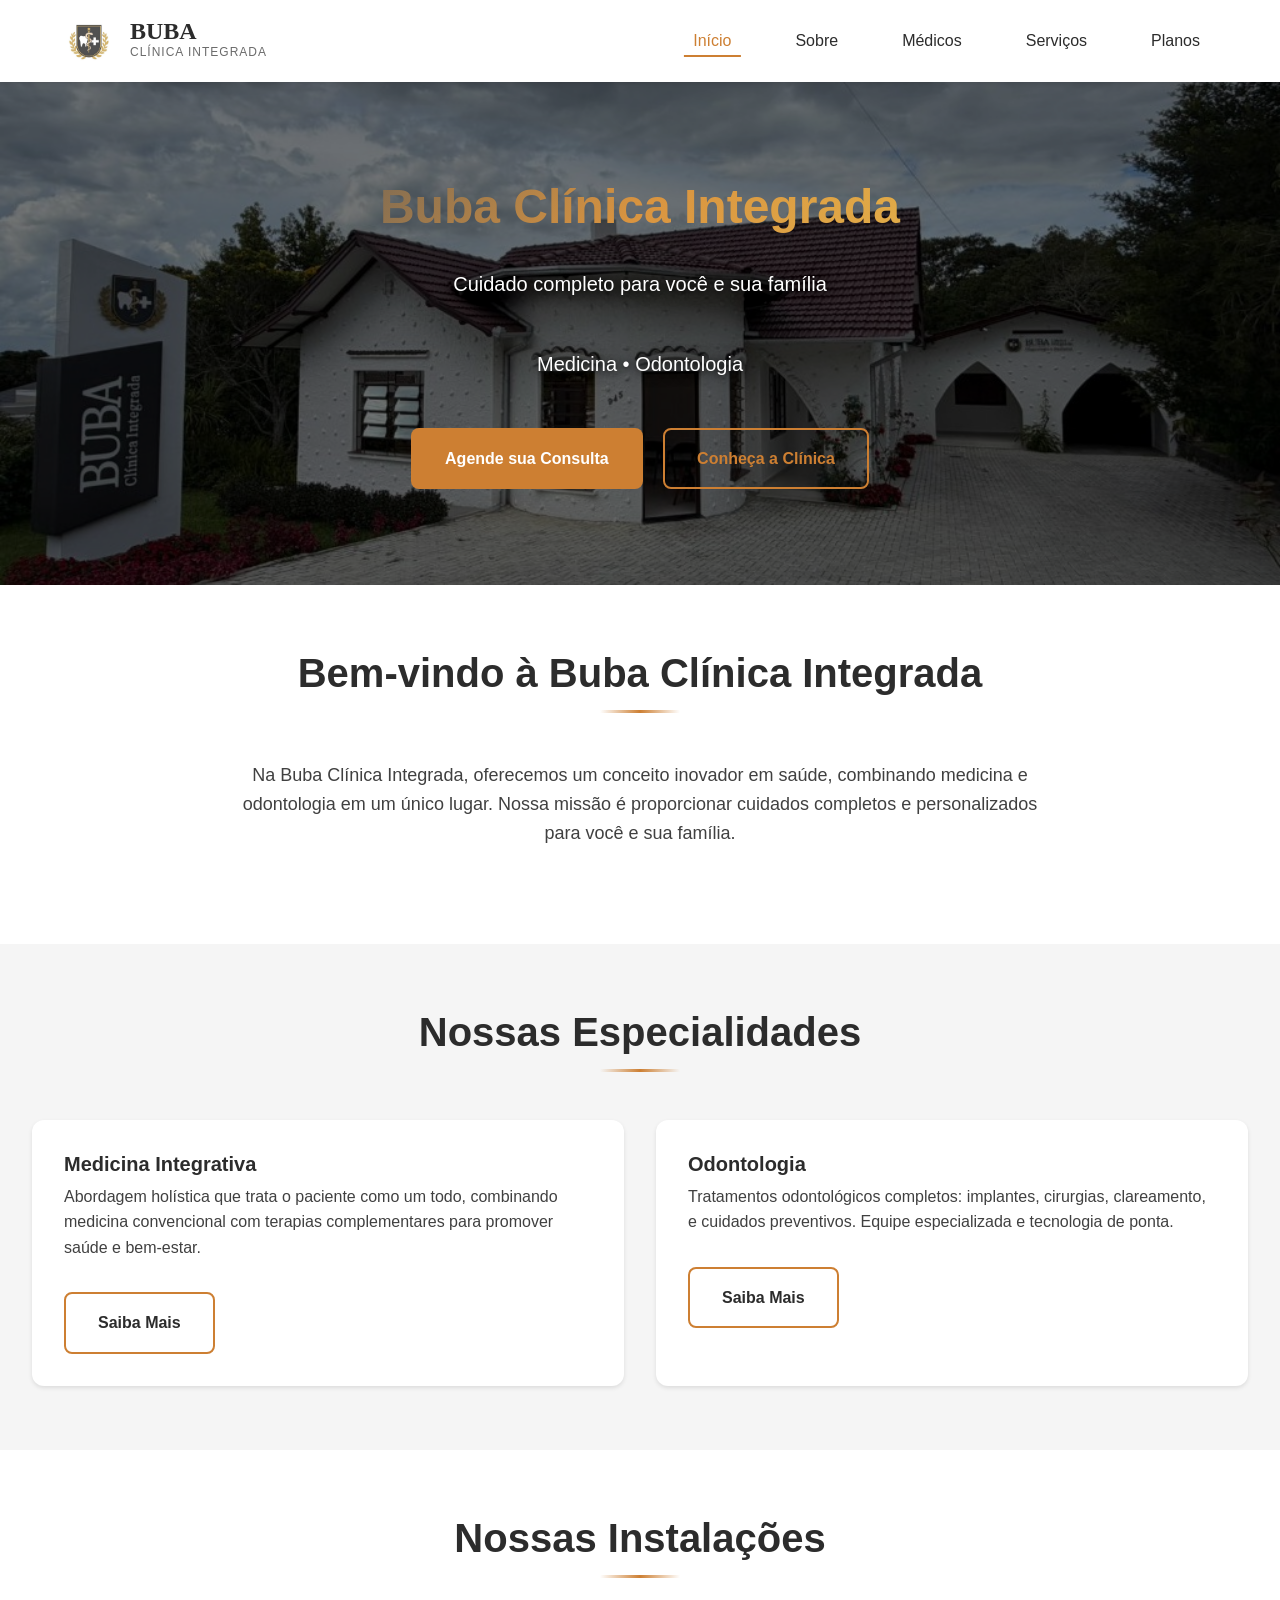
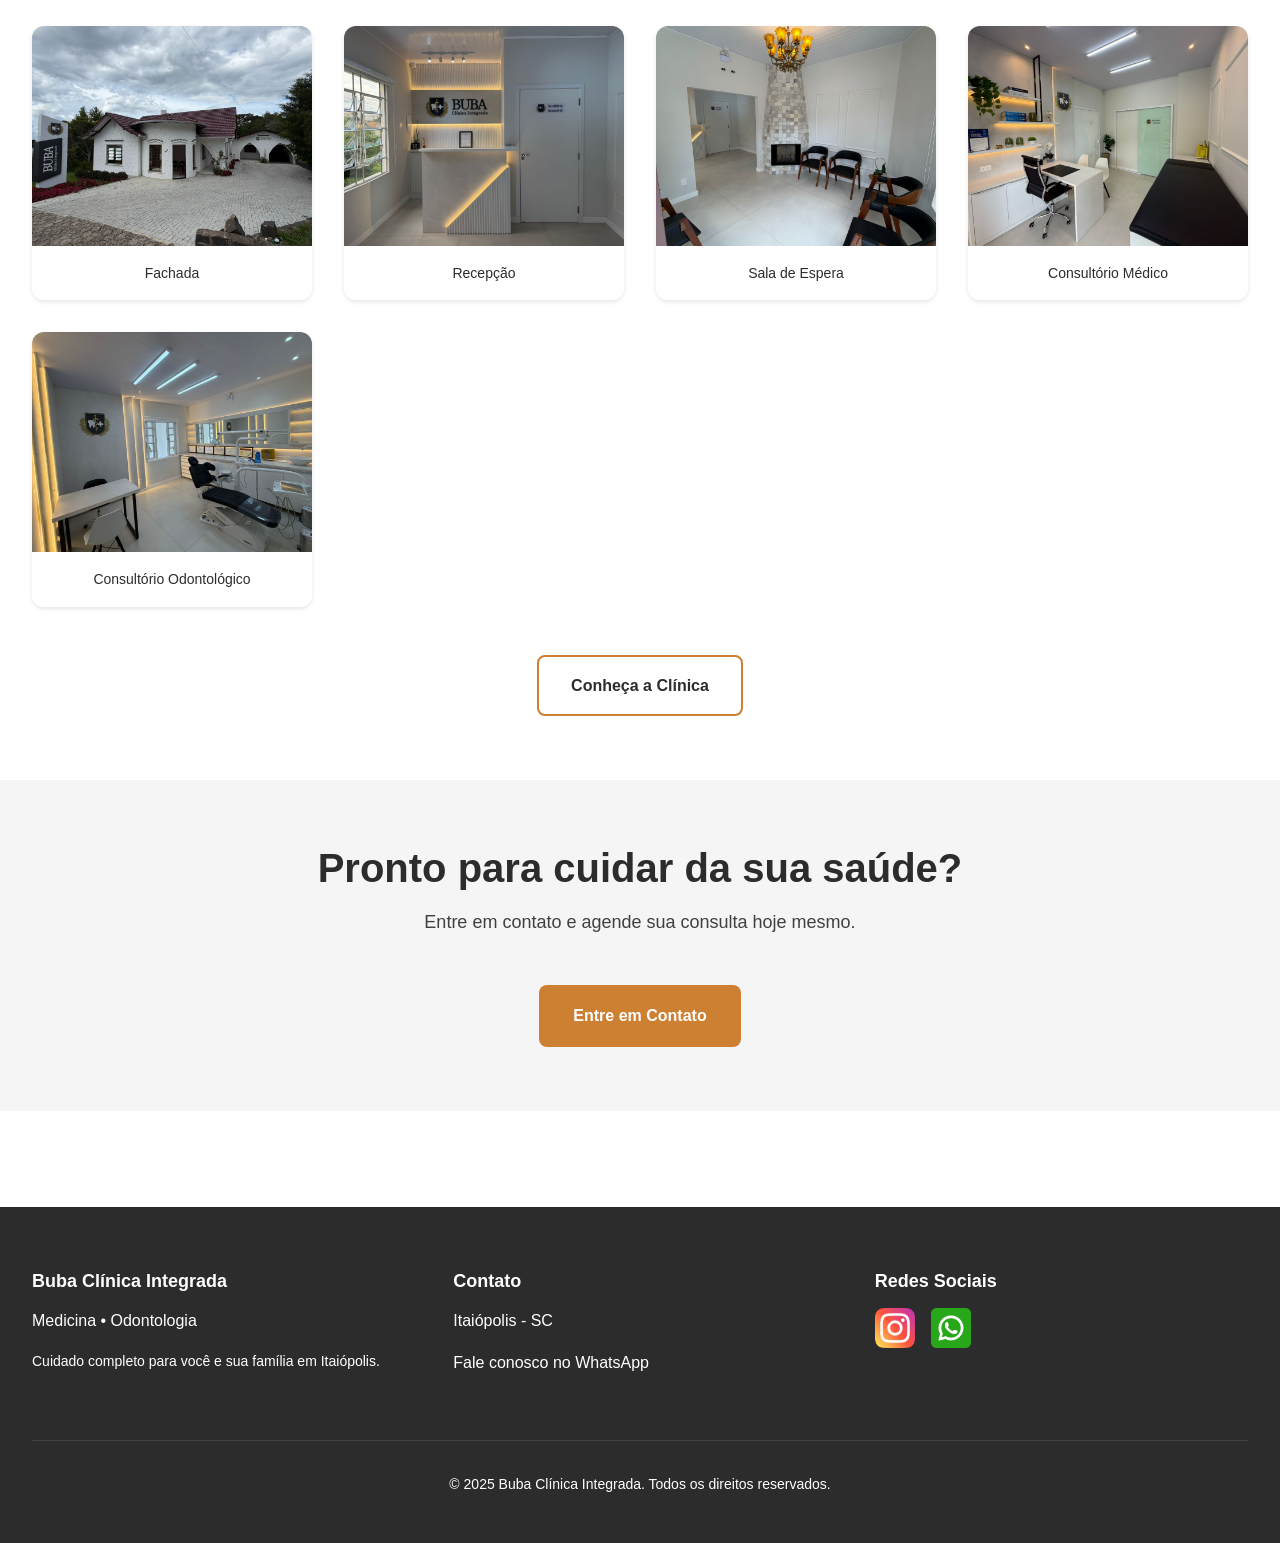
==== commit b094a425: "almost mvp ready" ====
--- a/index.html
+++ b/index.html
@@ -37,9 +37,6 @@
                         <li><a href="medicos.html">Médicos</a></li>
                         <li><a href="servicos.html">Serviços</a></li>
                         <li><a href="planos.html">Planos</a></li>
-                        <li><a href="historia.html">História</a></li>
-                        <li><a href="avaliacoes.html">Avaliações</a></li>
-                        <li><a href="contato.html">Contato</a></li>
                     </ul>
                     <button class="menu-toggle" aria-label="Menu">☰</button>
                 </nav>
@@ -55,7 +52,7 @@
                 <p>Cuidado completo para você e sua família</p>
                 <p>Medicina • Odontologia</p>
                 <div style="margin-top: var(--spacing-lg);">
-                    <a href="contato.html" class="btn btn-primary">Agende sua Consulta</a>
+                    <a href="https://wa.me/5547999300027?text=Olá,%20gostaria%20de%20agendar%20uma%20consulta." class="btn btn-primary" target="_blank" rel="noopener noreferrer">Agende sua Consulta</a>
                     <a href="sobre.html" class="btn btn-secondary" style="margin-left: var(--spacing-sm);">Conheça a Clínica</a>
                 </div>
             </div>
@@ -145,7 +142,7 @@
                 <p style="font-size: var(--font-size-lg); margin-bottom: var(--spacing-lg);">
                     Entre em contato e agende sua consulta hoje mesmo.
                 </p>
-                <a href="contato.html" class="btn btn-primary">Entre em Contato</a>
+                <a href="https://wa.me/5547999300027?text=Olá,%20gostaria%20de%20mais%20informações" class="btn btn-primary" target="_blank" rel="noopener noreferrer">Entre em Contato</a>
             </div>
         </div>
     </section>
@@ -166,7 +163,7 @@
                     <h4>Contato</h4>
                     <p>Itaiópolis - SC</p>
                     <p style="margin-top: var(--spacing-xs);">
-                        <a href="contato.html">Ver informações completas</a>
+                        <a href="https://wa.me/5547999300027?text=Olá,%20gostaria%20de%20mais%20informações" target="_blank" rel="noopener noreferrer">Fale conosco no WhatsApp</a>
                     </p>
                 </div>
                 
--- a/css/style.css
+++ b/css/style.css
@@ -29,8 +29,9 @@
 :root {
     /* Cores Primárias - Identidade Visual */
     --color-primary: #CD7F32; /* Bronze/Dourado */
-    --color-primary-dark: #B8860B; /* Dourado mais escuro */
+    --color-primary-dark: #8C5523; /* Bronze mais escuro (mesmo matiz que o primário) */
     --color-primary-light: #E6B84C; /* Dourado mais claro */
+    --color-primary-subtle: #F7EFE6; /* Fundo quente suave (chips, outline hover) */
     
     /* Cores Secundárias */
     --color-secondary: #2C2C2C; /* Cinza Escuro/Grafite */
@@ -79,6 +80,8 @@
     --shadow-md: 0 4px 6px rgba(0, 0, 0, 0.1);
     --shadow-lg: 0 10px 15px rgba(0, 0, 0, 0.1);
     --shadow-xl: 0 20px 25px rgba(0, 0, 0, 0.15);
+    --shadow-primary-sm: 0 2px 10px rgba(140, 85, 35, 0.22);
+    --shadow-primary: 0 4px 16px rgba(140, 85, 35, 0.32);
     
     /* Transições */
     --transition-fast: 0.2s ease;
--- a/css/components.css
+++ b/css/components.css
@@ -202,9 +202,10 @@
     font-weight: 600;
     text-align: center;
     cursor: pointer;
-    transition: all var(--transition-normal);
+    transition: background-color var(--transition-normal), color var(--transition-normal), border-color var(--transition-normal), box-shadow var(--transition-normal), transform var(--transition-normal);
     border: 2px solid transparent;
     text-decoration: none;
+    box-shadow: none;
 }
 
 .btn-primary {
@@ -218,7 +219,7 @@
     color: var(--color-bg-primary);
     -webkit-text-fill-color: var(--color-bg-primary);
     transform: translateY(-2px);
-    box-shadow: var(--shadow-md);
+    box-shadow: var(--shadow-primary);
 }
 
 .btn-secondary {
@@ -232,19 +233,25 @@
     background-color: var(--color-primary);
     color: var(--color-bg-primary);
     -webkit-text-fill-color: var(--color-bg-primary);
+    border-color: var(--color-primary-dark);
+    transform: translateY(-2px);
+    box-shadow: var(--shadow-primary-sm);
 }
 
 .btn-outline {
     background-color: transparent;
     color: var(--color-text-primary);
     -webkit-text-fill-color: var(--color-text-primary);
-    border-color: var(--color-secondary);
+    border-color: var(--color-primary);
 }
 
 .btn-outline:hover {
-    background-color: var(--color-secondary);
-    color: var(--color-bg-primary);
-    -webkit-text-fill-color: var(--color-bg-primary);
+    background-color: var(--color-primary-subtle);
+    color: var(--color-secondary);
+    -webkit-text-fill-color: var(--color-secondary);
+    border-color: var(--color-primary-dark);
+    transform: translateY(-2px);
+    box-shadow: var(--shadow-primary-sm);
 }
 
 /* Cards */
@@ -259,7 +266,7 @@
 
 .card:hover {
     box-shadow: var(--shadow-lg);
-    transform: translateY(-5px);
+    transform: translateY(-2px);
 }
 
 .card-img {
@@ -293,6 +300,16 @@
 .doctor-card {
     text-align: center;
     position: relative;
+}
+
+.doctor-card--navigate {
+    cursor: pointer;
+}
+
+.doctor-card--navigate .card-content a {
+    cursor: pointer;
+    position: relative;
+    z-index: 1;
 }
 
 .doctor-card .card-img {
@@ -304,6 +321,16 @@
     border: 4px solid var(--color-primary);
 }
 
+.doctor-card .doctor-photo-placeholder {
+    display: flex;
+    align-items: center;
+    justify-content: center;
+    box-sizing: border-box;
+    background-color: var(--color-bg-secondary);
+    color: var(--color-text-light);
+    font-size: var(--font-size-sm);
+}
+
 .doctor-card .doctor-name {
     font-size: var(--font-size-xl);
     color: var(--color-text-primary);
@@ -320,6 +347,215 @@
     color: var(--color-text-light);
     font-size: var(--font-size-sm);
     margin-bottom: var(--spacing-sm);
+}
+
+.doctor-card__profile-wrap {
+    margin-top: var(--spacing-md);
+    margin-bottom: 0;
+}
+
+.doctor-card__profile-link {
+    font-weight: 600;
+    font-size: var(--font-size-sm);
+    color: var(--color-primary);
+    text-decoration: none;
+    border-bottom: 2px solid transparent;
+    transition: border-color var(--transition-fast), color var(--transition-fast);
+}
+
+.doctor-card__profile-link:hover {
+    color: var(--color-primary-dark);
+    border-bottom-color: var(--color-primary);
+}
+
+/* Perfil individual (medico.html?id=) */
+.doctor-profile__breadcrumb {
+    padding: var(--spacing-md) var(--spacing-md) 0;
+    font-size: var(--font-size-sm);
+    color: var(--color-text-light);
+}
+
+.doctor-profile__breadcrumb a {
+    color: var(--color-primary);
+    text-decoration: none;
+}
+
+.doctor-profile__breadcrumb a:hover {
+    text-decoration: underline;
+}
+
+.doctor-profile__breadcrumb span[aria-hidden="true"] {
+    margin: 0 var(--spacing-xs);
+    color: var(--color-text-light);
+}
+
+.doctor-profile__breadcrumb-current {
+    color: var(--color-text-secondary);
+}
+
+.doctor-profile__hero {
+    padding-top: var(--spacing-md);
+}
+
+.doctor-profile__layout {
+    display: grid;
+    grid-template-columns: minmax(260px, 340px) 1fr;
+    gap: var(--spacing-xl);
+    align-items: start;
+}
+
+.doctor-profile__media {
+    text-align: center;
+}
+
+.doctor-profile-photo-trigger {
+    display: inline-block;
+    cursor: pointer;
+    border-radius: var(--border-radius-lg);
+    overflow: hidden;
+    box-shadow: var(--shadow-lg);
+    border: 4px solid var(--color-primary);
+    line-height: 0;
+    max-width: 100%;
+}
+
+.doctor-profile__photo {
+    width: 100%;
+    max-width: 340px;
+    height: auto;
+    display: block;
+    aspect-ratio: 3 / 4;
+    object-fit: cover;
+}
+
+.doctor-profile__photo-placeholder {
+    width: 100%;
+    max-width: 340px;
+    aspect-ratio: 3 / 4;
+    margin: 0 auto;
+    display: flex;
+    align-items: center;
+    justify-content: center;
+    background-color: var(--color-bg-secondary);
+    color: var(--color-text-light);
+    font-size: var(--font-size-lg);
+    border-radius: var(--border-radius-lg);
+    border: 4px solid var(--color-primary);
+    box-shadow: var(--shadow-lg);
+}
+
+.doctor-profile__main {
+    min-width: 0;
+}
+
+.doctor-profile__area {
+    text-transform: uppercase;
+    letter-spacing: 0.06em;
+    font-size: var(--font-size-xs);
+    font-weight: 700;
+    color: var(--color-primary);
+    margin-bottom: var(--spacing-xs);
+}
+
+.doctor-profile__name {
+    font-family: var(--font-heading);
+    font-size: var(--font-size-3xl);
+    color: var(--color-text-primary);
+    line-height: 1.2;
+    margin-bottom: var(--spacing-sm);
+}
+
+.doctor-profile__council {
+    color: var(--color-text-light);
+    font-size: var(--font-size-lg);
+    margin-bottom: var(--spacing-md);
+}
+
+.doctor-profile__tags {
+    display: flex;
+    flex-wrap: wrap;
+    gap: var(--spacing-xs);
+    margin-bottom: var(--spacing-lg);
+}
+
+.doctor-profile__tag {
+    display: inline-block;
+    padding: var(--spacing-xs) var(--spacing-sm);
+    background-color: var(--color-bg-secondary);
+    color: var(--color-text-primary);
+    font-size: var(--font-size-sm);
+    font-weight: 600;
+    border-radius: var(--border-radius-md);
+    border: 1px solid var(--color-bg-tertiary);
+}
+
+.doctor-profile__bio {
+    margin-bottom: var(--spacing-lg);
+}
+
+.doctor-profile__bio-p {
+    font-size: var(--font-size-lg);
+    line-height: 1.75;
+    color: var(--color-text-secondary);
+    margin-bottom: var(--spacing-md);
+}
+
+.doctor-profile__bio-p:last-child {
+    margin-bottom: 0;
+}
+
+.doctor-profile__actions {
+    display: flex;
+    flex-wrap: wrap;
+    gap: var(--spacing-sm);
+}
+
+.doctor-profile__formacao-section {
+    background-color: var(--color-bg-secondary);
+    margin-top: 0;
+}
+
+.doctor-profile__formacao-inner {
+    max-width: 800px;
+}
+
+.doctor-profile__section-title {
+    font-family: var(--font-heading);
+    font-size: var(--font-size-2xl);
+    color: var(--color-text-primary);
+    margin-bottom: var(--spacing-md);
+}
+
+.doctor-profile__formacao-list {
+    list-style: none;
+    padding: 0;
+    margin: 0;
+}
+
+.doctor-profile__formacao-list li {
+    position: relative;
+    padding-left: var(--spacing-lg);
+    margin-bottom: var(--spacing-sm);
+    font-size: var(--font-size-lg);
+    line-height: 1.6;
+    color: var(--color-text-secondary);
+}
+
+.doctor-profile__formacao-list li::before {
+    content: '';
+    position: absolute;
+    left: 0;
+    top: 0.55em;
+    width: 8px;
+    height: 8px;
+    border-radius: 50%;
+    background-color: var(--color-primary);
+}
+
+/* Página Médicos: no máximo 3 cards por linha, com mais respiro */
+#doctors-container.doctors-grid {
+    grid-template-columns: repeat(3, minmax(0, 1fr));
+    gap: var(--spacing-xl);
 }
 
 /* Footer */
@@ -391,18 +627,30 @@
     border: 2px solid transparent;
     border-radius: var(--border-radius-lg);
     cursor: pointer;
-    transition: all var(--transition-fast);
+    transition: background-color var(--transition-fast), color var(--transition-fast), border-color var(--transition-fast), box-shadow var(--transition-fast);
     font-weight: 500;
     color: var(--color-text-primary);
     -webkit-text-fill-color: var(--color-text-primary);
 }
 
-.filter-btn:hover,
+.filter-btn:hover:not(.active) {
+    background-color: var(--color-primary-subtle);
+    color: var(--color-text-primary);
+    -webkit-text-fill-color: var(--color-text-primary);
+    border-color: var(--color-primary);
+}
+
 .filter-btn.active {
     background-color: var(--color-primary);
     color: var(--color-bg-primary);
     -webkit-text-fill-color: var(--color-bg-primary);
-    border-color: var(--color-primary);
+    border-color: var(--color-primary-dark);
+    box-shadow: var(--shadow-primary-sm);
+}
+
+.filter-btn.active:hover {
+    background-color: var(--color-primary-dark);
+    border-color: var(--color-primary-dark);
 }
 
 /* Rating/Estrelas */
@@ -589,6 +837,14 @@
     cursor: pointer;
 }
 
+.doctor-card .card-img.doctor-photo-placeholder {
+    cursor: default;
+}
+
+.doctor-card--navigate .card-img.doctor-photo-placeholder {
+    cursor: pointer;
+}
+
 /* ========================================
    Lightbox - Visualização de Fotos
    ======================================== */
--- a/css/responsive.css
+++ b/css/responsive.css
@@ -82,6 +82,20 @@
         gap: var(--spacing-sm);
     }
 
+    #doctors-container.doctors-grid {
+        grid-template-columns: repeat(2, minmax(0, 1fr));
+        gap: var(--spacing-lg);
+    }
+
+    .doctor-profile__layout {
+        grid-template-columns: 1fr;
+        gap: var(--spacing-lg);
+    }
+
+    .doctor-profile__name {
+        font-size: var(--font-size-2xl);
+    }
+
     .gallery-grid {
         grid-template-columns: repeat(auto-fit, minmax(250px, 1fr));
         gap: var(--spacing-sm);
@@ -136,6 +150,11 @@
     .cards-grid {
         grid-template-columns: 1fr;
     }
+
+    #doctors-container.doctors-grid {
+        grid-template-columns: 1fr;
+        gap: var(--spacing-md);
+    }
     
     .doctor-card .card-img {
         width: 120px;
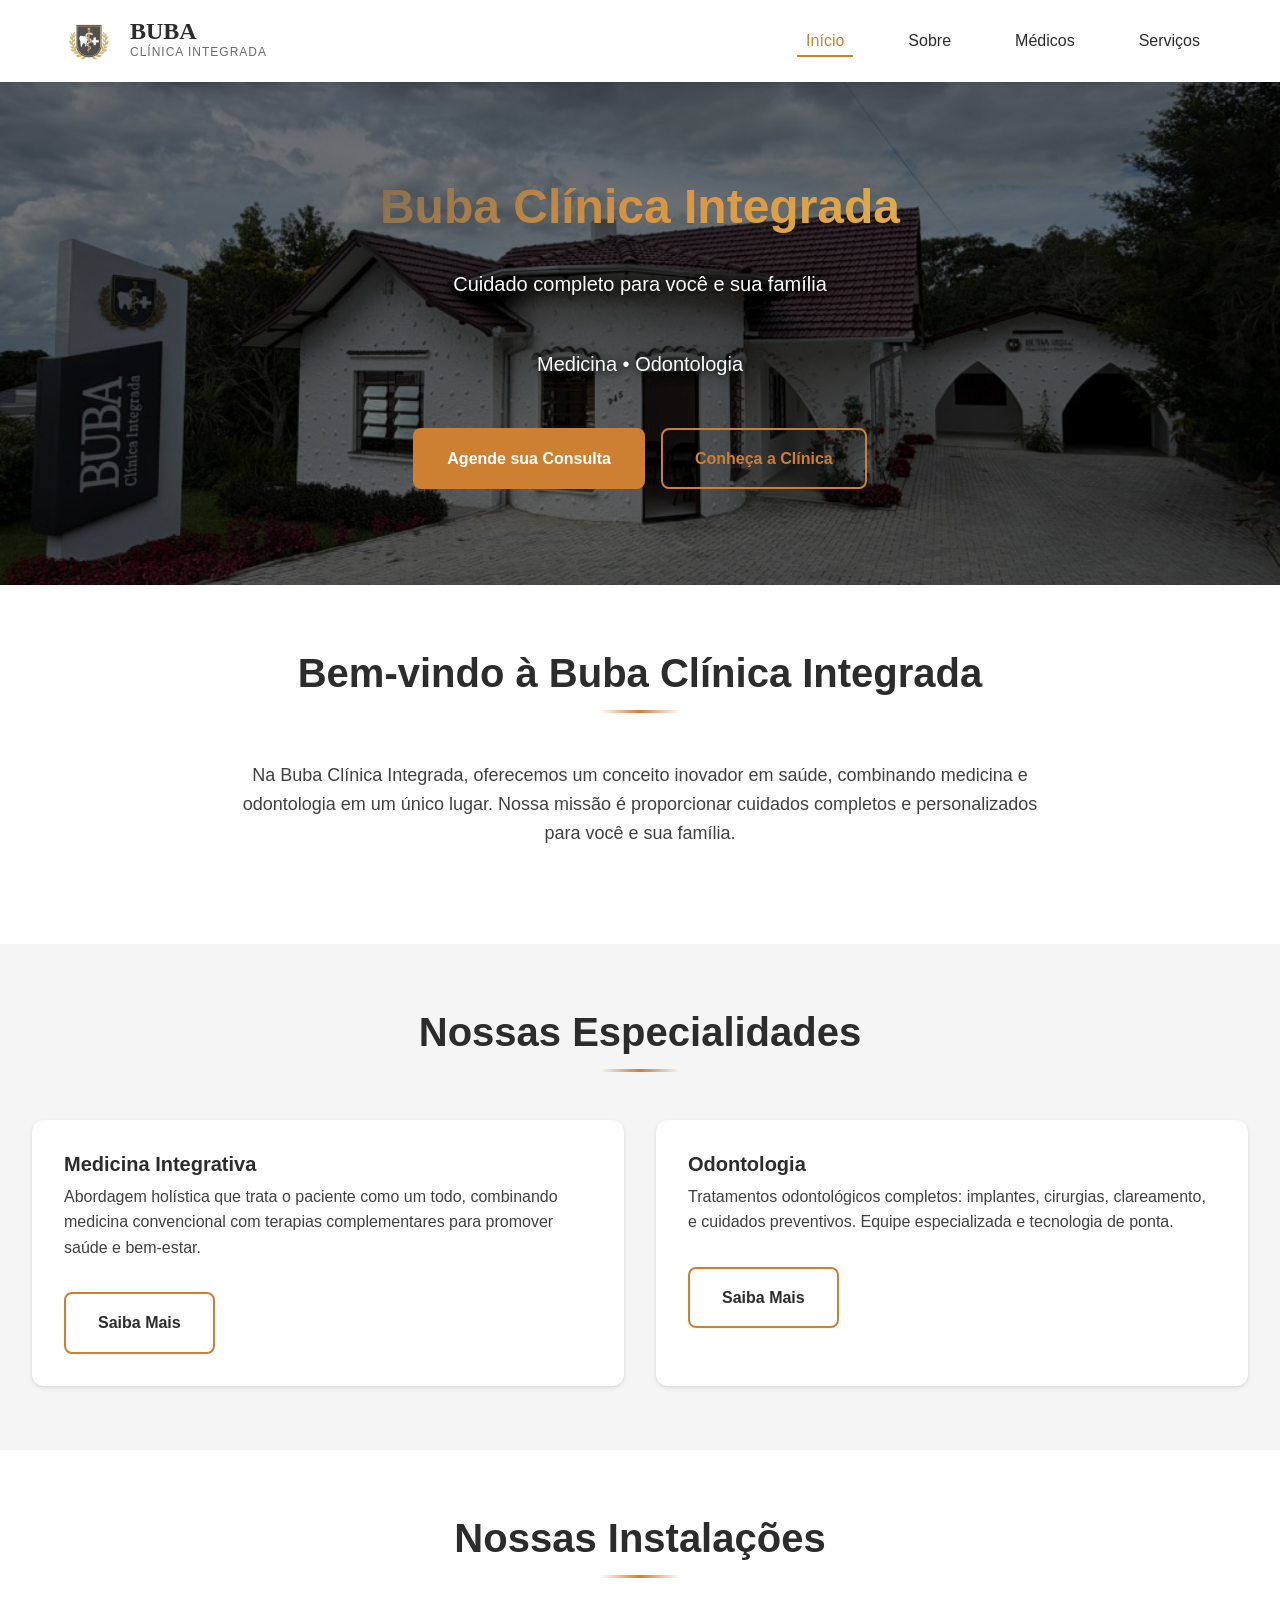
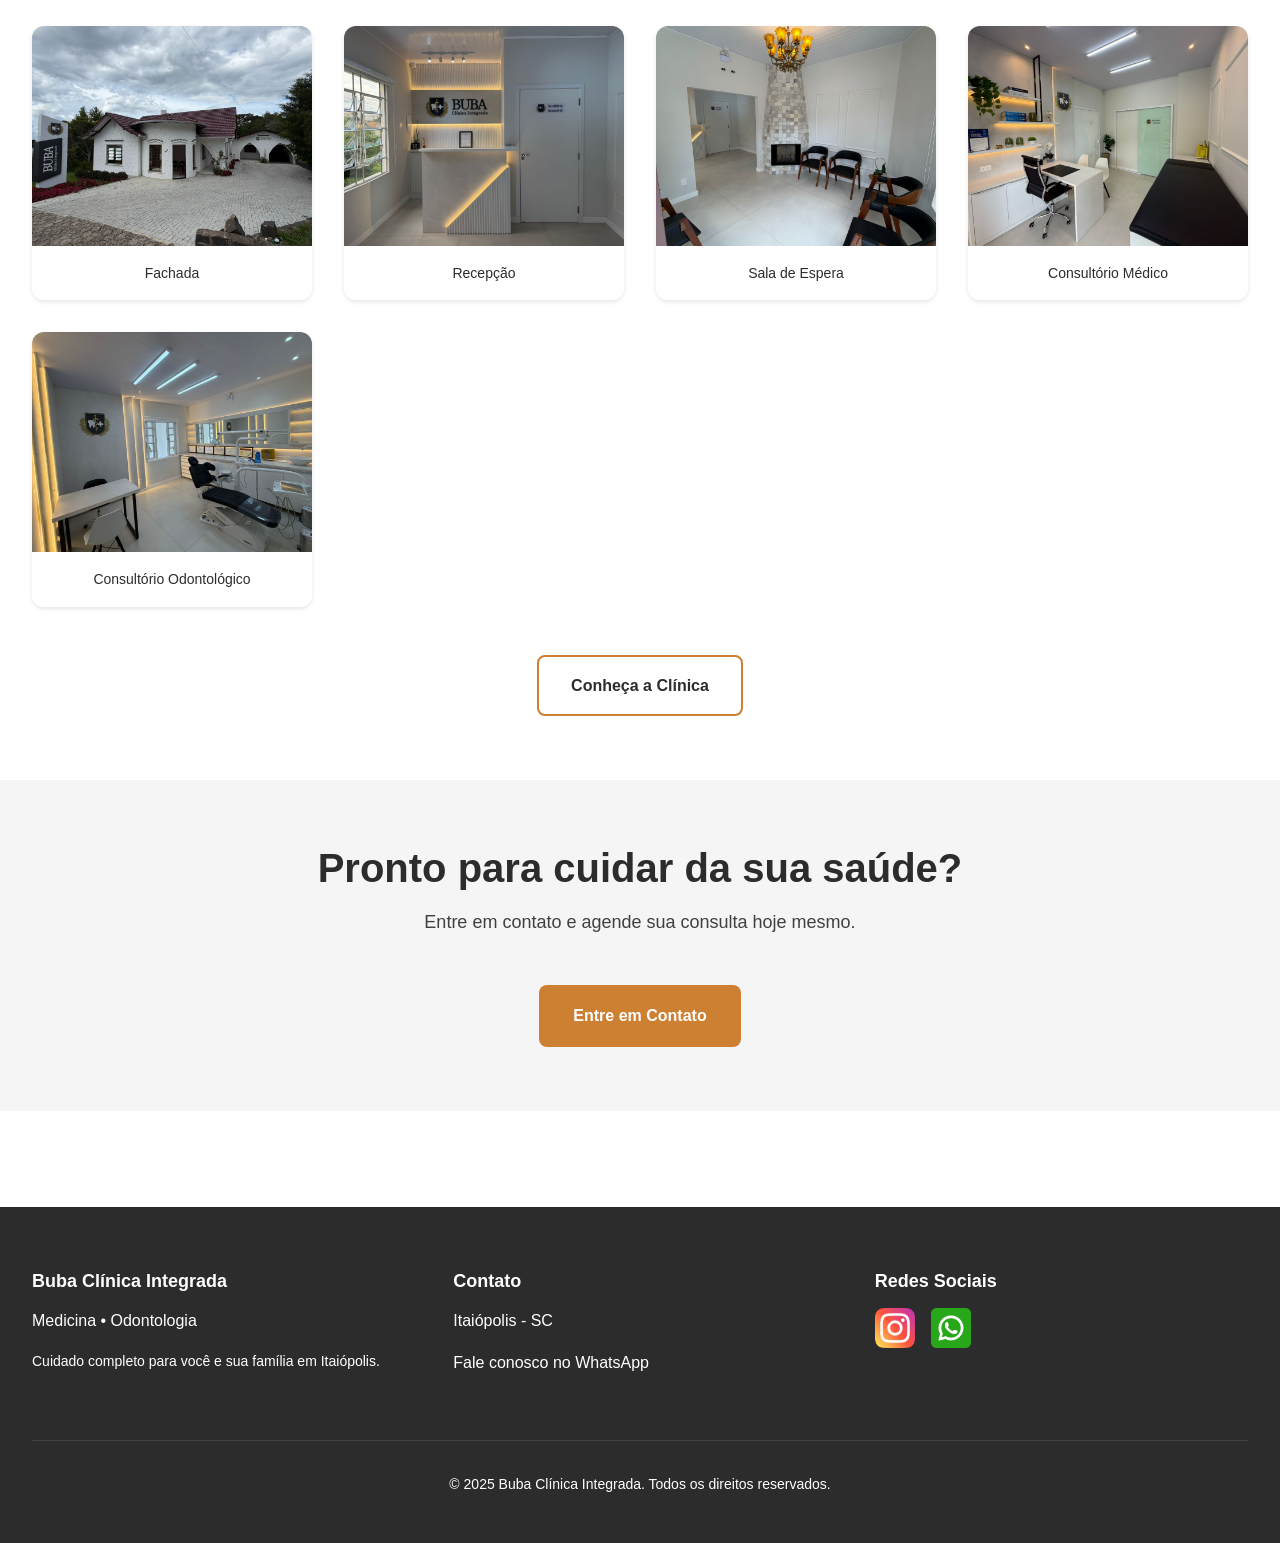
==== commit ef3b7226: "feat: add Laura e Ana" ====
--- a/index.html
+++ b/index.html
@@ -36,7 +36,6 @@
                         <li><a href="sobre.html">Sobre</a></li>
                         <li><a href="medicos.html">Médicos</a></li>
                         <li><a href="servicos.html">Serviços</a></li>
-                        <li><a href="planos.html">Planos</a></li>
                     </ul>
                     <button class="menu-toggle" aria-label="Menu">☰</button>
                 </nav>
@@ -51,9 +50,9 @@
                 <h1>Buba Clínica Integrada</h1>
                 <p>Cuidado completo para você e sua família</p>
                 <p>Medicina • Odontologia</p>
-                <div style="margin-top: var(--spacing-lg);">
+                <div class="hero-cta">
                     <a href="https://wa.me/5547999300027?text=Olá,%20gostaria%20de%20agendar%20uma%20consulta." class="btn btn-primary" target="_blank" rel="noopener noreferrer">Agende sua Consulta</a>
-                    <a href="sobre.html" class="btn btn-secondary" style="margin-left: var(--spacing-sm);">Conheça a Clínica</a>
+                    <a href="sobre.html" class="btn btn-secondary">Conheça a Clínica</a>
                 </div>
             </div>
         </div>
--- a/css/style.css
+++ b/css/style.css
@@ -179,6 +179,16 @@
     background: linear-gradient(90deg, transparent, var(--color-primary), transparent);
 }
 
+/* Títulos de área na página Serviços: à esquerda no desktop, centralizados no mobile */
+.services-area-heading {
+    text-align: left;
+}
+
+.services-area-heading.section-title::after {
+    left: 0;
+    transform: none;
+}
+
 /* ========================================
    Utilitários
    ======================================== */
--- a/css/components.css
+++ b/css/components.css
@@ -177,6 +177,15 @@
     text-align: center;
     max-width: 800px;
     margin: 0 auto;
+}
+
+.hero-cta {
+    margin-top: var(--spacing-lg);
+    display: flex;
+    flex-wrap: wrap;
+    justify-content: center;
+    align-items: center;
+    gap: var(--spacing-sm);
 }
 
 .hero h1 {
--- a/css/responsive.css
+++ b/css/responsive.css
@@ -102,7 +102,21 @@
     }
 
     .facility-gallery {
-        grid-template-columns: repeat(auto-fit, minmax(150px, 1fr));
+        grid-template-columns: 1fr;
+        gap: var(--spacing-md);
+    }
+
+    .facility-gallery .gallery-item img {
+        height: 220px;
+    }
+
+    .services-area-heading {
+        text-align: center;
+    }
+
+    .services-area-heading.section-title::after {
+        left: 50%;
+        transform: translateX(-50%);
     }
     
     .location-grid {
@@ -146,6 +160,16 @@
         width: 100%;
         padding: var(--spacing-sm);
     }
+
+    .hero-cta {
+        flex-direction: column;
+        align-items: stretch;
+        width: 100%;
+    }
+
+    .hero-cta .btn {
+        margin: 0;
+    }
     
     .cards-grid {
         grid-template-columns: 1fr;
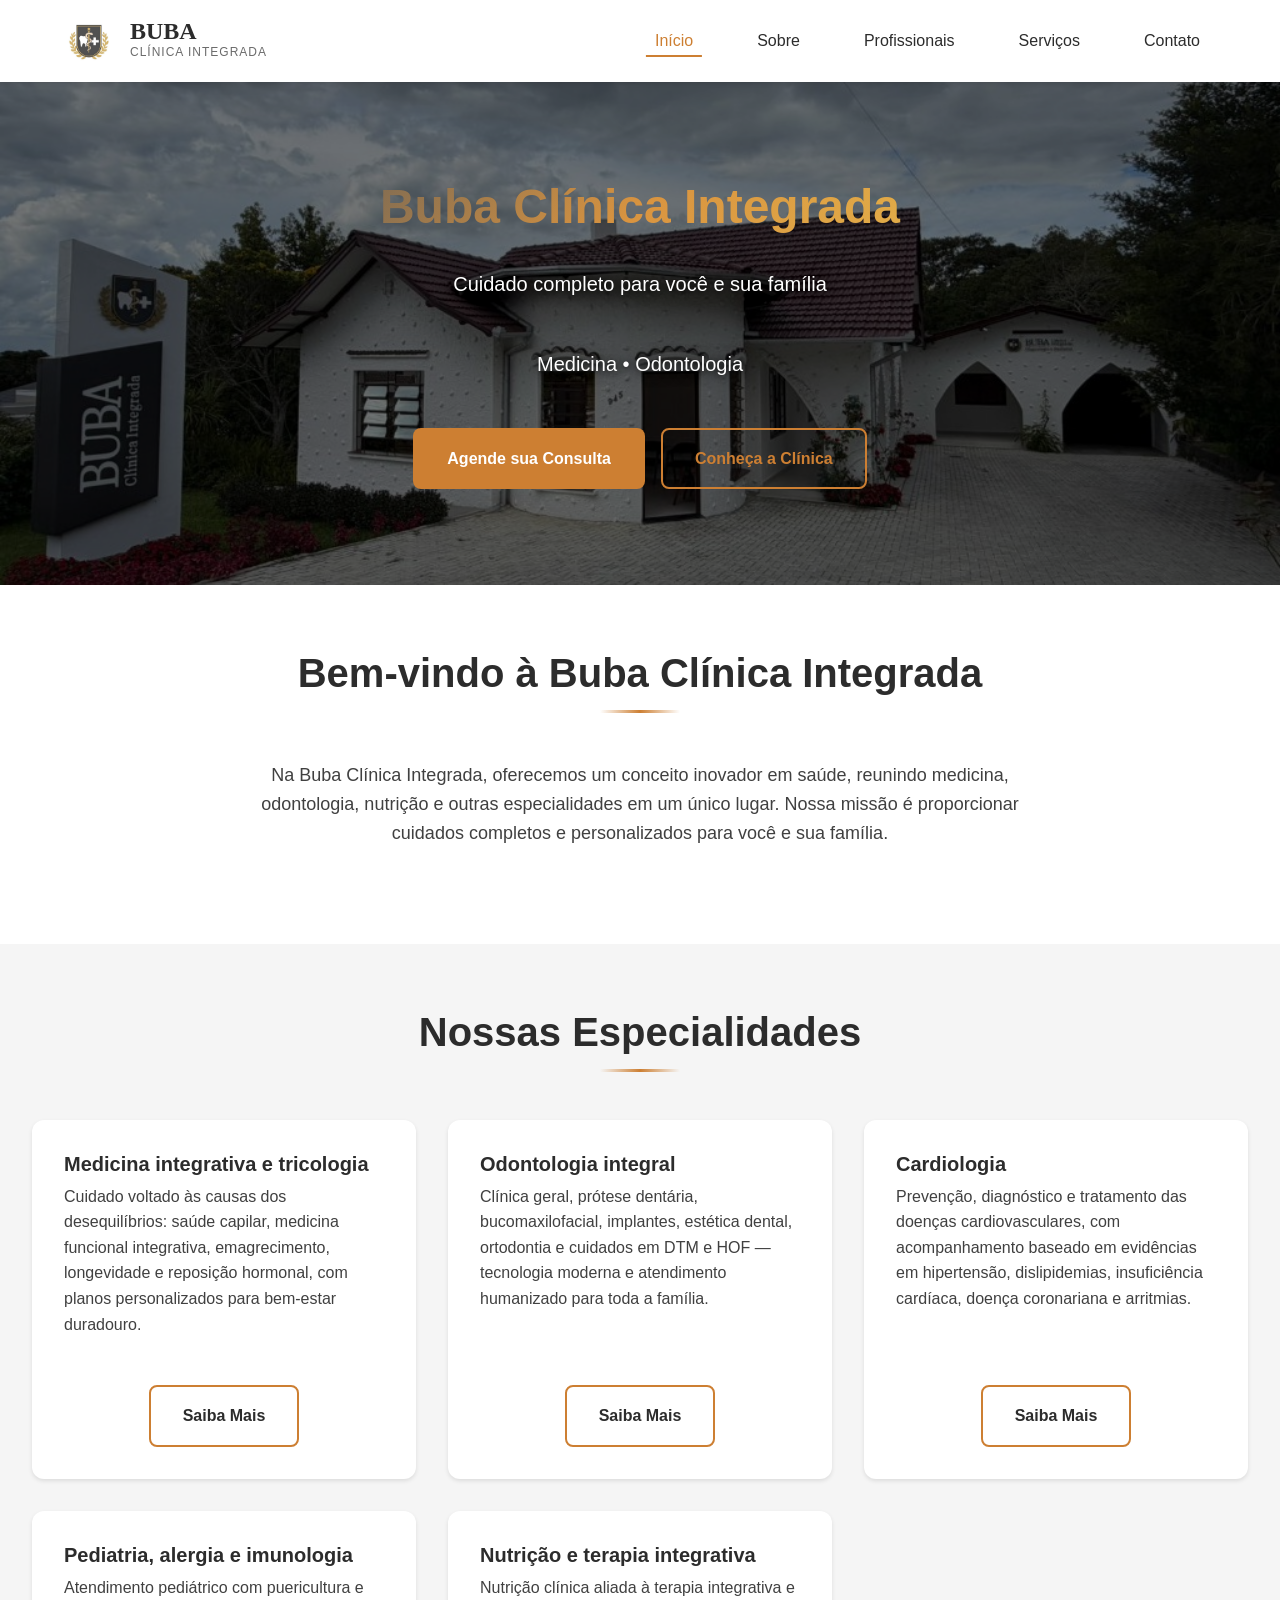
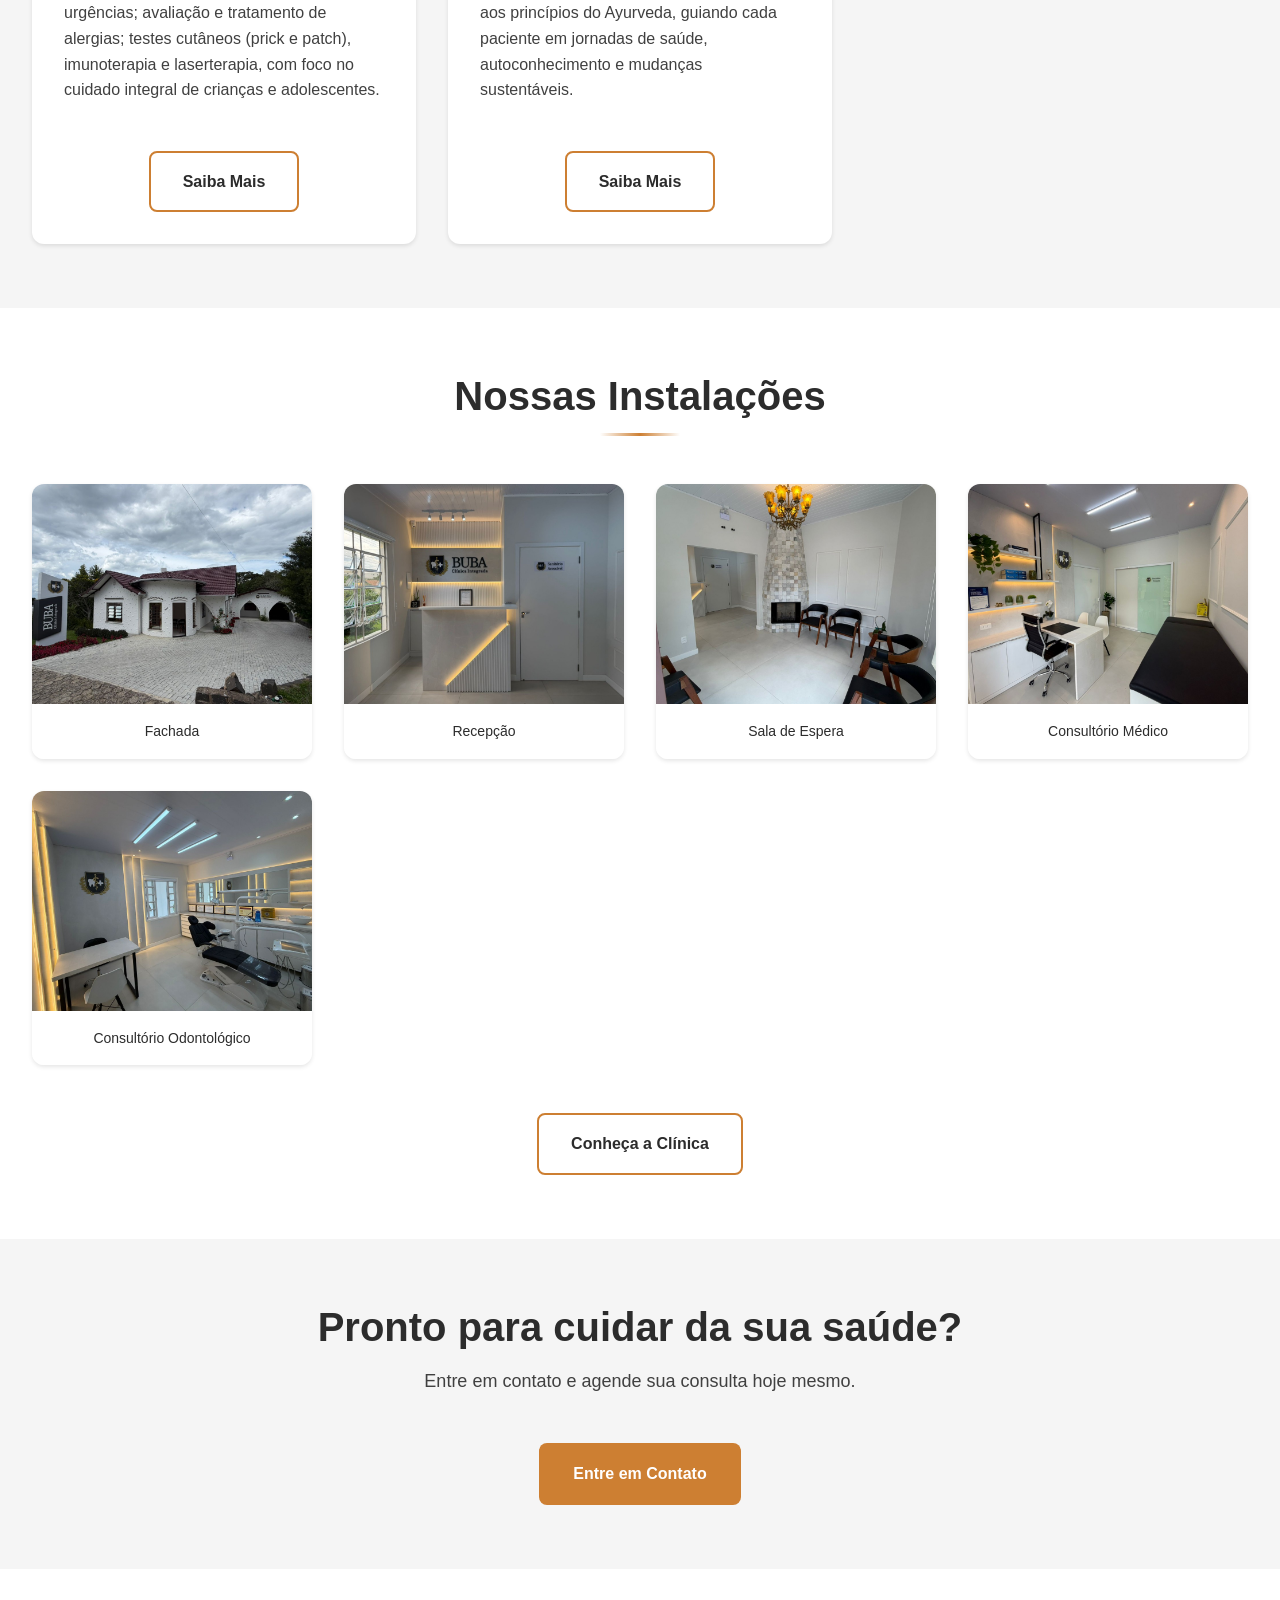
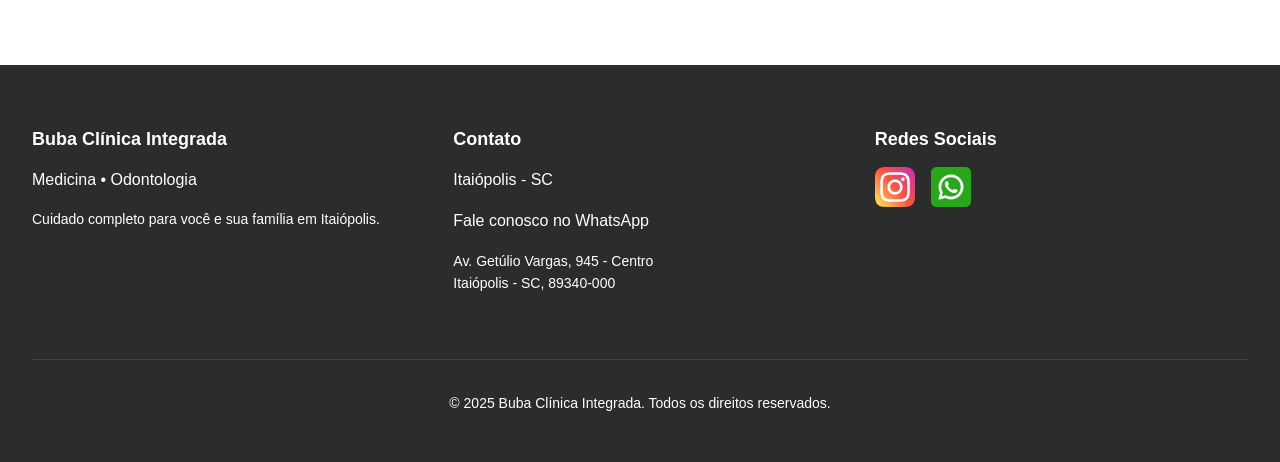
==== commit 3f456b2c: "~" ====
--- a/index.html
+++ b/index.html
@@ -34,8 +34,9 @@
                     <ul class="nav-links">
                         <li><a href="index.html" class="active">Início</a></li>
                         <li><a href="sobre.html">Sobre</a></li>
-                        <li><a href="medicos.html">Médicos</a></li>
+                        <li><a href="profissionais.html">Profissionais</a></li>
                         <li><a href="servicos.html">Serviços</a></li>
+                        <li><a href="contato.html">Contato</a></li>
                     </ul>
                     <button class="menu-toggle" aria-label="Menu">☰</button>
                 </nav>
@@ -65,7 +66,7 @@
             <div style="max-width: 800px; margin: 0 auto; text-align: center;">
                 <p class="fade-in" style="font-size: var(--font-size-lg); margin-bottom: var(--spacing-md);">
                     Na Buba Clínica Integrada, oferecemos um conceito inovador em saúde, 
-                    combinando medicina e odontologia em um único lugar. 
+                    reunindo medicina, odontologia, nutrição e outras especialidades em um único lugar. 
                     Nossa missão é proporcionar cuidados completos e personalizados 
                     para você e sua família.
                 </p>
@@ -77,25 +78,52 @@
     <section class="section" style="background-color: var(--color-bg-secondary);">
         <div class="container">
             <h2 class="section-title fade-in">Nossas Especialidades</h2>
-            <div class="cards-grid">
-                <div class="card fade-in">
-                    <h3 class="card-title">Medicina Integrativa</h3>
-                    <p class="card-text">
-                        Abordagem holística que trata o paciente como um todo, 
-                        combinando medicina convencional com terapias complementares 
-                        para promover saúde e bem-estar.
-                    </p>
-                    <a href="servicos.html" class="btn btn-outline" style="margin-top: var(--spacing-sm);">Saiba Mais</a>
-                </div>
-                
-                <div class="card fade-in">
-                    <h3 class="card-title">Odontologia</h3>
-                    <p class="card-text">
-                        Tratamentos odontológicos completos: implantes, cirurgias, 
-                        clareamento, e cuidados preventivos. Equipe especializada 
-                        e tecnologia de ponta.
-                    </p>
-                    <a href="servicos.html" class="btn btn-outline" style="margin-top: var(--spacing-sm);">Saiba Mais</a>
+            <div class="cards-grid cards-grid--specialties">
+                <div class="card fade-in">
+                    <h3 class="card-title">Medicina integrativa e tricologia</h3>
+                    <p class="card-text">
+                        Cuidado voltado às causas dos desequilíbrios: saúde capilar, medicina funcional integrativa,
+                        emagrecimento, longevidade e reposição hormonal, com planos personalizados para bem-estar duradouro.
+                    </p>
+                    <a href="servicos.html" class="btn btn-outline">Saiba Mais</a>
+                </div>
+
+                <div class="card fade-in">
+                    <h3 class="card-title">Odontologia integral</h3>
+                    <p class="card-text">
+                        Clínica geral, prótese dentária, bucomaxilofacial, implantes, estética dental, ortodontia
+                        e cuidados em DTM e HOF — tecnologia moderna e atendimento humanizado para toda a família.
+                    </p>
+                    <a href="servicos.html" class="btn btn-outline">Saiba Mais</a>
+                </div>
+
+                <div class="card fade-in">
+                    <h3 class="card-title">Cardiologia</h3>
+                    <p class="card-text">
+                        Prevenção, diagnóstico e tratamento das doenças cardiovasculares, com acompanhamento
+                        baseado em evidências em hipertensão, dislipidemias, insuficiência cardíaca,
+                        doença coronariana e arritmias.
+                    </p>
+                    <a href="servicos.html" class="btn btn-outline">Saiba Mais</a>
+                </div>
+
+                <div class="card fade-in">
+                    <h3 class="card-title">Pediatria, alergia e imunologia</h3>
+                    <p class="card-text">
+                        Atendimento pediátrico com puericultura e urgências; avaliação e tratamento de alergias;
+                        testes cutâneos (prick e patch), imunoterapia e laserterapia, com foco no cuidado integral
+                        de crianças e adolescentes.
+                    </p>
+                    <a href="servicos.html" class="btn btn-outline">Saiba Mais</a>
+                </div>
+
+                <div class="card fade-in">
+                    <h3 class="card-title">Nutrição e terapia integrativa</h3>
+                    <p class="card-text">
+                        Nutrição clínica aliada à terapia integrativa e aos princípios do Ayurveda, guiando cada paciente
+                        em jornadas de saúde, autoconhecimento e mudanças sustentáveis.
+                    </p>
+                    <a href="servicos.html" class="btn btn-outline">Saiba Mais</a>
                 </div>
             </div>
         </div>
@@ -163,6 +191,10 @@
                     <p>Itaiópolis - SC</p>
                     <p style="margin-top: var(--spacing-xs);">
                         <a href="https://wa.me/5547999300027?text=Olá,%20gostaria%20de%20mais%20informações" target="_blank" rel="noopener noreferrer">Fale conosco no WhatsApp</a>
+                    </p>
+                    <p style="margin-top: var(--spacing-xs); font-size: var(--font-size-sm); line-height: 1.6;">
+                        Av. Getúlio Vargas, 945 - Centro<br>
+                        Itaiópolis - SC, 89340-000
                     </p>
                 </div>
                 
--- a/css/components.css
+++ b/css/components.css
@@ -305,6 +305,29 @@
     margin-top: var(--spacing-lg);
 }
 
+/* Especialidades (home / sobre): até 3 por linha e botão alinhado ao rodapé do card */
+.cards-grid--specialties {
+    grid-template-columns: repeat(3, minmax(0, 1fr));
+    align-items: stretch;
+}
+
+.cards-grid--specialties > .card {
+    display: flex;
+    flex-direction: column;
+    height: 100%;
+    text-align: left;
+}
+
+.cards-grid--specialties > .card .card-text {
+    flex: 1 1 auto;
+}
+
+.cards-grid--specialties > .card .btn {
+    margin-top: var(--spacing-md);
+    align-self: center;
+    flex-shrink: 0;
+}
+
 /* Doctor Card Específico */
 .doctor-card {
     text-align: center;
@@ -561,7 +584,7 @@
     background-color: var(--color-primary);
 }
 
-/* Página Médicos: no máximo 3 cards por linha, com mais respiro */
+/* Página Profissionais: no máximo 3 cards por linha, com mais respiro */
 #doctors-container.doctors-grid {
     grid-template-columns: repeat(3, minmax(0, 1fr));
     gap: var(--spacing-xl);
--- a/css/responsive.css
+++ b/css/responsive.css
@@ -80,6 +80,10 @@
     .cards-grid {
         grid-template-columns: repeat(auto-fit, minmax(250px, 1fr));
         gap: var(--spacing-sm);
+    }
+
+    .cards-grid--specialties {
+        grid-template-columns: repeat(2, minmax(0, 1fr));
     }
 
     #doctors-container.doctors-grid {
@@ -161,6 +165,10 @@
         padding: var(--spacing-sm);
     }
 
+    .cards-grid--specialties {
+        grid-template-columns: 1fr;
+    }
+
     .hero-cta {
         flex-direction: column;
         align-items: stretch;
